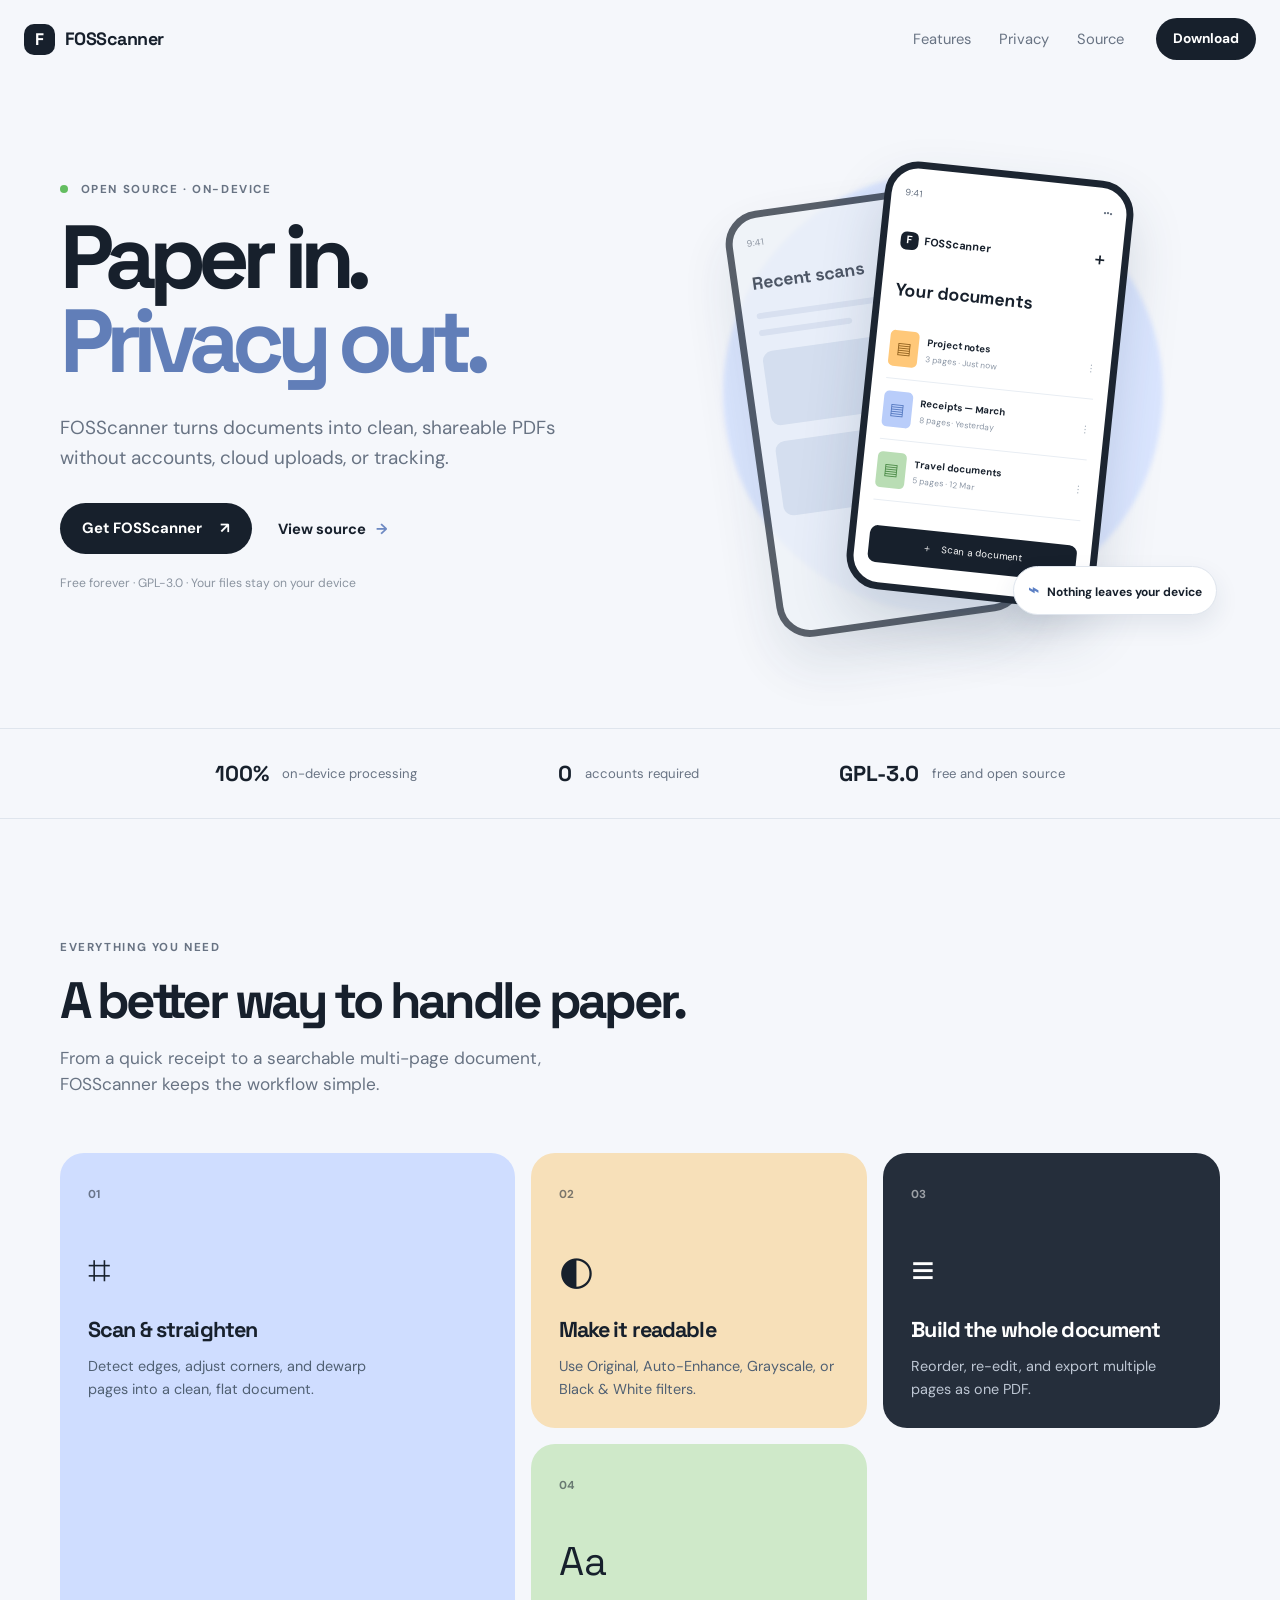
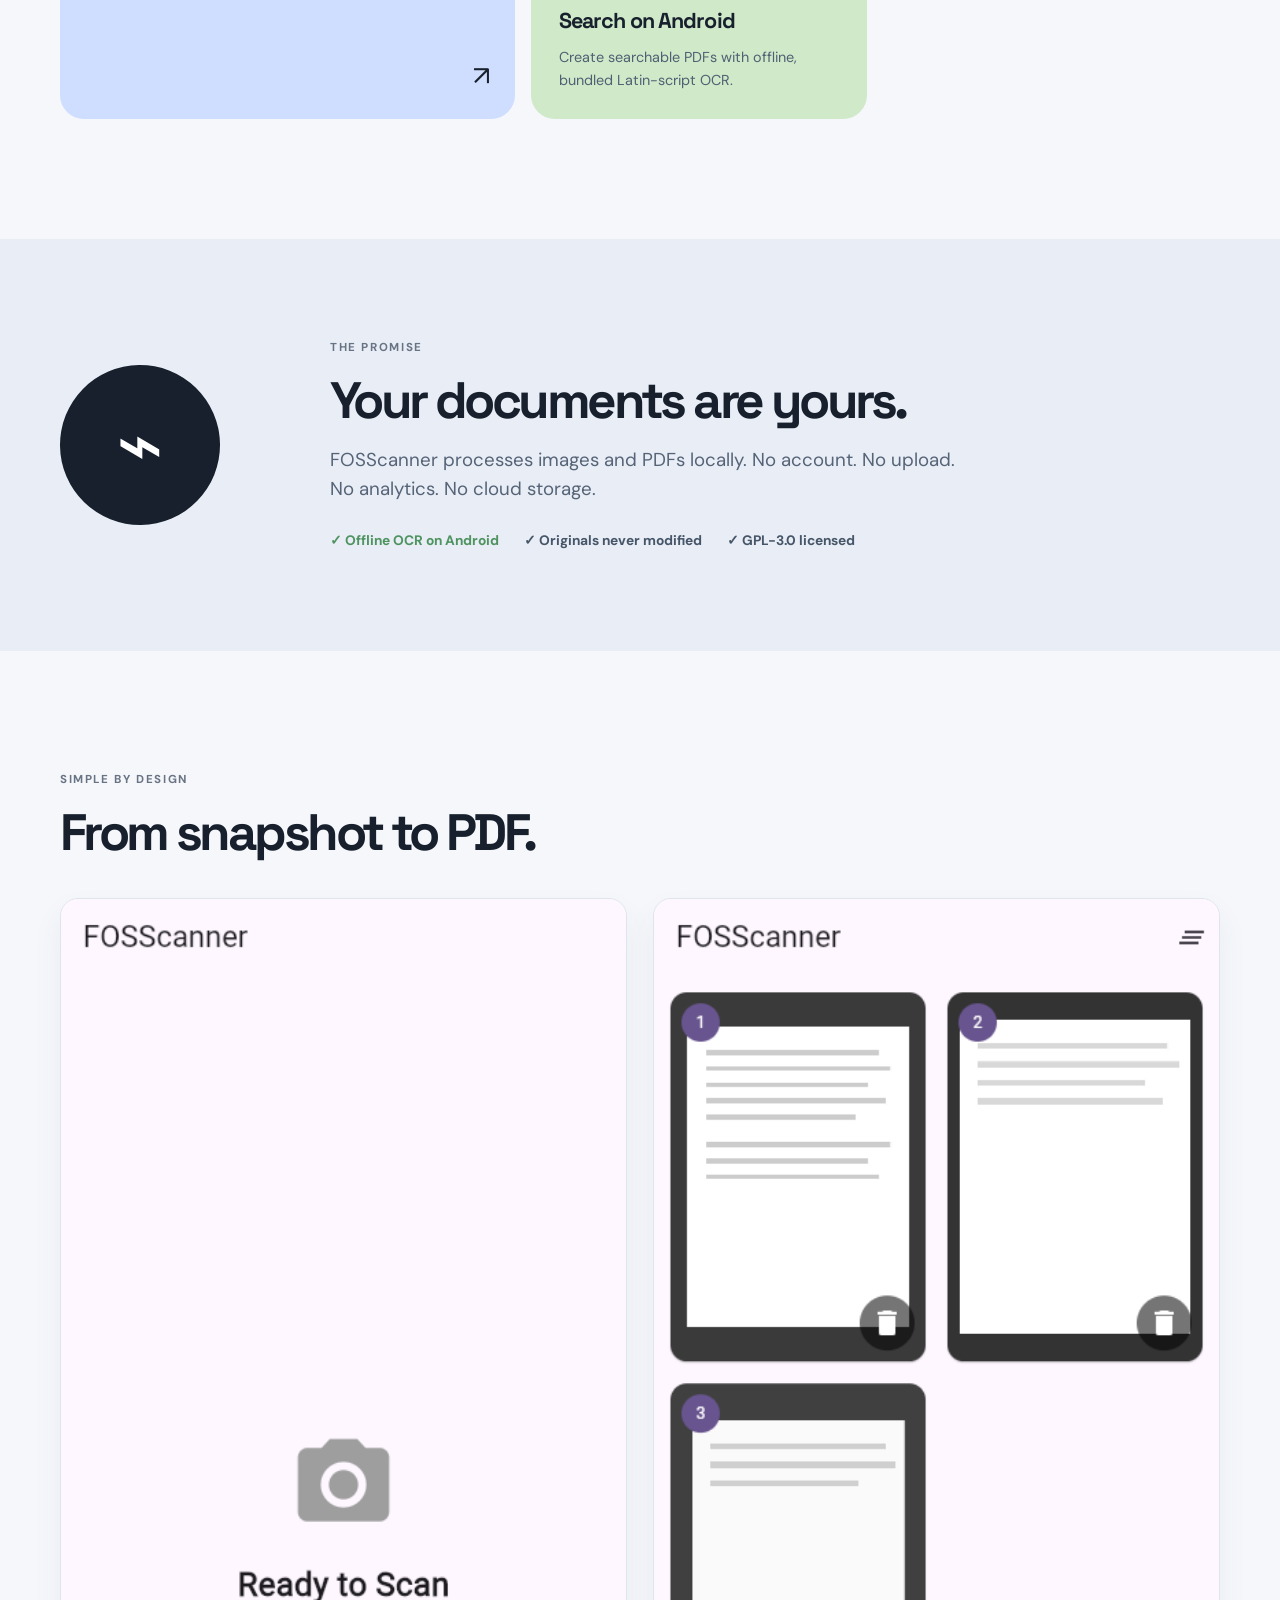
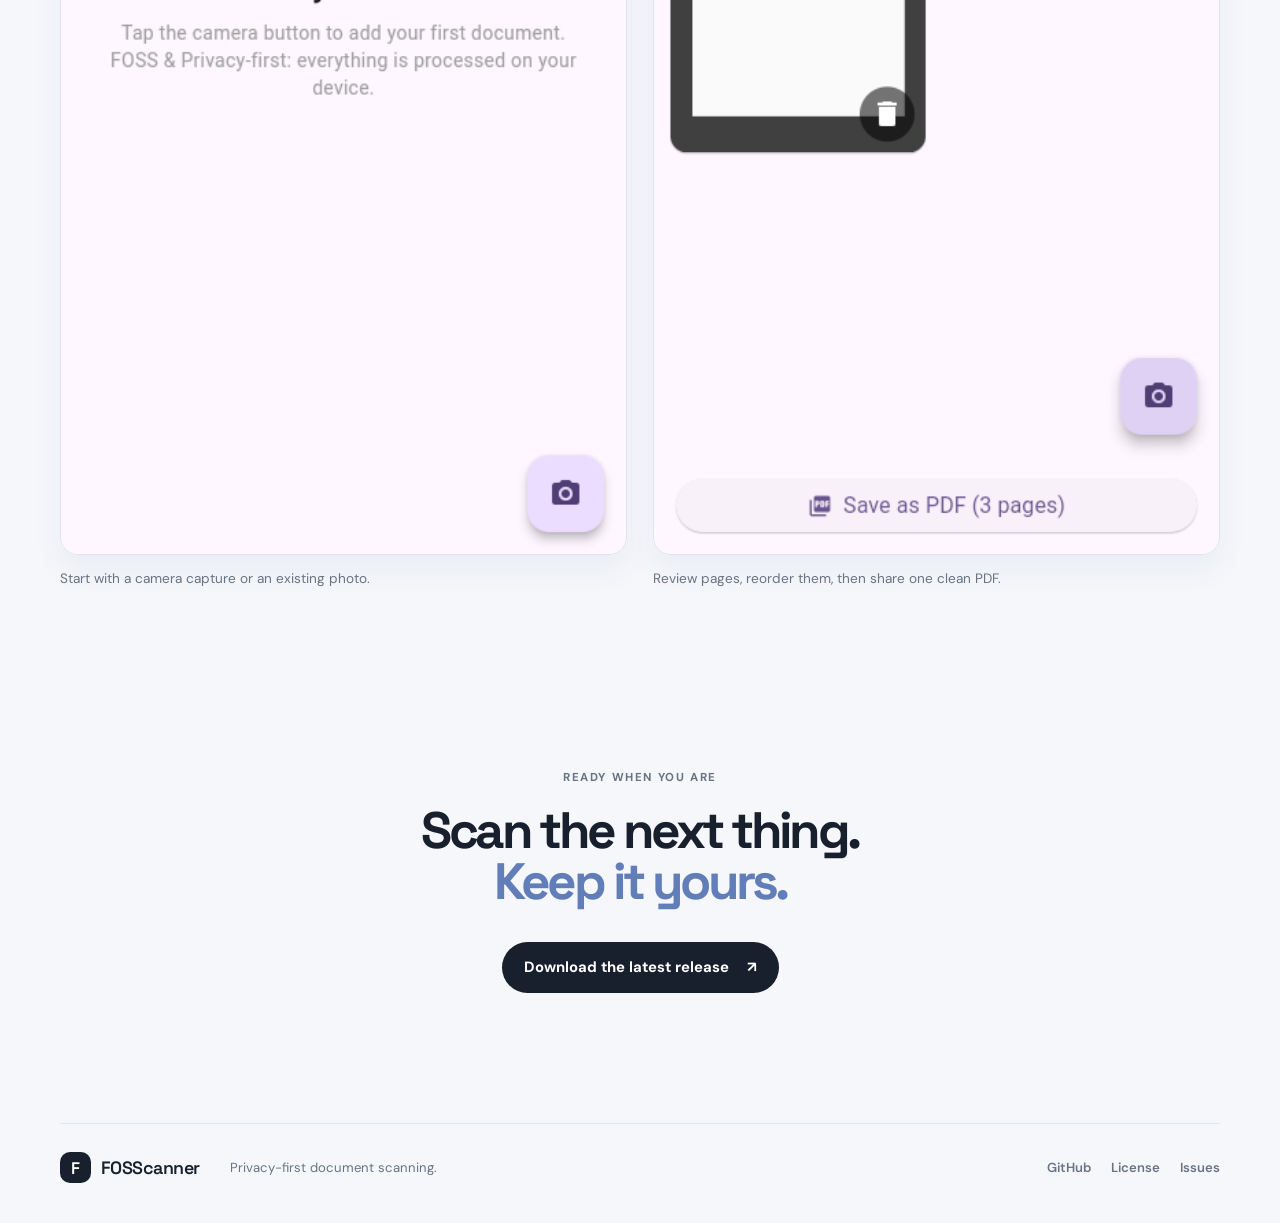
==== index.html @ cf6bc608 "feat: add project website" ====
<!doctype html>
<html lang="en">
  <head>
    <meta charset="UTF-8" />
    <meta name="viewport" content="width=device-width, initial-scale=1.0" />
    <meta name="description" content="FOSScanner is a privacy-first, free and open-source document scanner. Scan, clean up, and export PDFs entirely on your device." />
    <meta name="theme-color" content="#f5f7fb" />
    <title>FOSScanner — Scan privately</title>
    <link rel="preconnect" href="https://fonts.googleapis.com" />
    <link rel="preconnect" href="https://fonts.gstatic.com" crossorigin />
    <link href="https://fonts.googleapis.com/css2?family=DM+Sans:wght@400;500;600;700&family=Space+Grotesk:wght@500;600;700&display=swap" rel="stylesheet" />
    <link rel="stylesheet" href="styles.css" />
  </head>
  <body>
    <header class="site-header">
      <a class="brand" href="#top" aria-label="FOSScanner home">
        <span class="brand-mark" aria-hidden="true">F</span>
        <span>FOSScanner</span>
      </a>
      <nav class="nav-links" aria-label="Main navigation">
        <a href="#features">Features</a>
        <a href="#privacy">Privacy</a>
        <a href="https://github.com/FOSScanner/fosscanner-app">Source</a>
      </nav>
      <a class="button button-small button-dark" href="https://github.com/FOSScanner/fosscanner-app/releases/latest">Download</a>
    </header>

    <main id="top">
      <section class="hero section-shell">
        <div class="hero-copy">
          <p class="eyebrow"><span class="status-dot"></span> Open source · on-device</p>
          <h1>Paper in.<br /><em>Privacy out.</em></h1>
          <p class="hero-text">FOSScanner turns documents into clean, shareable PDFs without accounts, cloud uploads, or tracking.</p>
          <div class="hero-actions">
            <a class="button button-primary" href="https://github.com/FOSScanner/fosscanner-app/releases/latest">Get FOSScanner <span>↗</span></a>
            <a class="text-link" href="https://github.com/FOSScanner/fosscanner-app">View source <span>→</span></a>
          </div>
          <p class="fine-print">Free forever · GPL-3.0 · Your files stay on your device</p>
        </div>
        <div class="hero-visual" aria-label="FOSScanner document list preview">
          <div class="glow"></div>
          <div class="phone-card phone-back">
            <div class="phone-top"><span>9:41</span><span>•••</span></div>
            <div class="mini-title">Recent scans</div>
            <div class="mini-line"></div><div class="mini-line short"></div>
            <div class="mini-doc muted"></div><div class="mini-doc muted"></div>
          </div>
          <div class="phone-card phone-front">
            <div class="phone-top"><span>9:41</span><span>•••</span></div>
            <div class="mini-header"><span class="mini-logo">F</span><span>FOSScanner</span><span class="plus">＋</span></div>
            <div class="mini-title">Your documents</div>
            <div class="document-row"><span class="doc-icon">▤</span><span><b>Project notes</b><small>3 pages · Just now</small></span><span>⋮</span></div>
            <div class="document-row"><span class="doc-icon blue">▤</span><span><b>Receipts — March</b><small>8 pages · Yesterday</small></span><span>⋮</span></div>
            <div class="document-row"><span class="doc-icon green">▤</span><span><b>Travel documents</b><small>5 pages · 12 Mar</small></span><span>⋮</span></div>
            <div class="scan-button">＋ &nbsp; Scan a document</div>
          </div>
          <div class="privacy-badge"><span>⌁</span> Nothing leaves your device</div>
        </div>
      </section>

      <section class="proof-strip">
        <div><strong>100%</strong><span>on-device processing</span></div>
        <div><strong>0</strong><span>accounts required</span></div>
        <div><strong>GPL-3.0</strong><span>free and open source</span></div>
      </section>

      <section id="features" class="section-shell feature-section">
        <div class="section-heading">
          <p class="eyebrow">Everything you need</p>
          <h2>A better way to handle paper.</h2>
          <p>From a quick receipt to a searchable multi-page document, FOSScanner keeps the workflow simple.</p>
        </div>
        <div class="feature-grid">
          <article class="feature-card feature-large blue-card"><span class="feature-number">01</span><div class="feature-icon">⌗</div><h3>Scan &amp; straighten</h3><p>Detect edges, adjust corners, and dewarp pages into a clean, flat document.</p><span class="card-arrow">↗</span></article>
          <article class="feature-card warm-card"><span class="feature-number">02</span><div class="feature-icon">◐</div><h3>Make it readable</h3><p>Use Original, Auto-Enhance, Grayscale, or Black &amp; White filters.</p></article>
          <article class="feature-card dark-card"><span class="feature-number">03</span><div class="feature-icon">≡</div><h3>Build the whole document</h3><p>Reorder, re-edit, and export multiple pages as one PDF.</p></article>
          <article class="feature-card green-card"><span class="feature-number">04</span><div class="feature-icon">Aa</div><h3>Search on Android</h3><p>Create searchable PDFs with offline, bundled Latin-script OCR.</p></article>
        </div>
      </section>

      <section id="privacy" class="privacy-section">
        <div class="section-shell privacy-layout">
          <div class="privacy-symbol" aria-hidden="true"><span>⌁</span></div>
          <div>
            <p class="eyebrow">The promise</p>
            <h2>Your documents are yours.</h2>
            <p class="privacy-lead">FOSScanner processes images and PDFs locally. No account. No upload. No analytics. No cloud storage.</p>
            <div class="privacy-points"><span>✓ Offline OCR on Android</span><span>✓ Originals never modified</span><span>✓ GPL-3.0 licensed</span></div>
          </div>
        </div>
      </section>

      <section class="showcase section-shell">
        <div class="section-heading compact"><p class="eyebrow">Simple by design</p><h2>From snapshot to PDF.</h2></div>
        <div class="screenshots"><figure><img src="assets/home-empty.png" alt="FOSScanner ready to scan screen" /><figcaption>Start with a camera capture or an existing photo.</figcaption></figure><figure><img src="assets/home-pages.png" alt="FOSScanner multi-page document screen" /><figcaption>Review pages, reorder them, then share one clean PDF.</figcaption></figure></div>
      </section>

      <section class="cta-section section-shell">
        <p class="eyebrow">Ready when you are</p>
        <h2>Scan the next thing.<br /><em>Keep it yours.</em></h2>
        <a class="button button-primary" href="https://github.com/FOSScanner/fosscanner-app/releases/latest">Download the latest release <span>↗</span></a>
      </section>
    </main>

    <footer class="site-footer section-shell">
      <a class="brand" href="#top"><span class="brand-mark" aria-hidden="true">F</span><span>FOSScanner</span></a>
      <p>Privacy-first document scanning.</p>
      <div><a href="https://github.com/FOSScanner/fosscanner-app">GitHub</a><a href="https://github.com/FOSScanner/fosscanner-app/blob/dev/LICENSE">License</a><a href="https://github.com/FOSScanner/fosscanner-app/issues">Issues</a></div>
    </footer>
  </body>
</html>
---- styles.css ----
:root{--ink:#17202c;--muted:#687383;--line:#dfe5ed;--paper:#f5f7fb;--blue:#cfddff;--green:#cfe9c9;--warm:#f7e0b9;--dark:#252e3b;--radius:24px}*{box-sizing:border-box}html{scroll-behavior:smooth}body{margin:0;background:var(--paper);color:var(--ink);font-family:"DM Sans",sans-serif;font-size:16px;line-height:1.55}a{color:inherit;text-decoration:none}.section-shell{width:min(1160px,calc(100% - 48px));margin-inline:auto}.site-header{height:78px;width:min(1280px,calc(100% - 48px));margin:auto;display:flex;align-items:center;gap:32px}.brand{display:inline-flex;align-items:center;gap:10px;font-family:"Space Grotesk",sans-serif;font-weight:700;font-size:1.12rem;letter-spacing:-.03em}.brand-mark{display:grid;place-items:center;width:31px;height:31px;border-radius:10px;background:var(--ink);color:#fff;font-family:"Space Grotesk",sans-serif;font-size:1.05rem}.nav-links{display:flex;gap:28px;margin-left:auto;color:var(--muted);font-size:.92rem}.nav-links a:hover,.site-footer a:hover{color:var(--ink)}.button{display:inline-flex;align-items:center;justify-content:center;gap:18px;border-radius:999px;padding:14px 22px;font-weight:700;font-size:.93rem;transition:transform .2s ease,box-shadow .2s ease}.button:hover{transform:translateY(-2px);box-shadow:0 10px 24px #17202c20}.button-primary{background:var(--ink);color:#fff}.button-dark{background:var(--ink);color:#fff}.button-small{padding:10px 17px;font-size:.86rem}.hero{min-height:650px;display:grid;grid-template-columns:1fr 1fr;align-items:center;gap:50px;padding:60px 0 80px}.eyebrow{text-transform:uppercase;letter-spacing:.14em;font-size:.72rem;font-weight:700;color:var(--muted);margin:0 0 18px}.status-dot{display:inline-block;width:8px;height:8px;border-radius:50%;background:#63bd60;margin-right:8px}.hero h1{font-family:"Space Grotesk",sans-serif;font-size:clamp(3.6rem,7vw,6.8rem);line-height:.93;letter-spacing:-.09em;margin:0 0 30px}.hero h1 em,.cta-section h2 em{font-style:normal;color:#617eb8}.hero-text{max-width:500px;color:var(--muted);font-size:1.18rem;line-height:1.6}.hero-actions{display:flex;align-items:center;gap:26px;margin:30px 0 20px}.text-link{font-weight:700;font-size:.92rem}.text-link span{color:#6d89c2;margin-left:7px}.fine-print{color:#8b94a0;font-size:.76rem}.hero-visual{position:relative;min-height:480px;display:grid;place-items:center}.glow{position:absolute;width:440px;height:440px;background:#dbe6ff;border-radius:50%;filter:blur(2px)}.phone-card{position:absolute;width:250px;min-height:430px;border:7px solid #1c2531;border-radius:34px;padding:18px 14px;box-shadow:0 28px 55px #293d5b2c;background:#fff}.phone-back{transform:translate(-68px,18px) rotate(-8deg);opacity:.72;background:#eef2f7}.phone-front{transform:translate(47px,-8px) rotate(6deg);z-index:2}.phone-top{font-size:.58rem;display:flex;justify-content:space-between;color:#657080}.mini-header{display:flex;align-items:center;gap:6px;font-size:.68rem;font-weight:700;margin:28px 0 24px}.mini-logo{display:grid;place-items:center;width:18px;height:18px;border-radius:6px;background:var(--ink);color:#fff}.plus{margin-left:auto;font-size:1rem}.mini-title{font-family:"Space Grotesk",sans-serif;font-size:1.1rem;font-weight:700;margin:20px 0 15px}.mini-line{height:6px;width:75%;border-radius:5px;background:#d7dfeb;margin:11px 0}.mini-line.short{width:45%}.mini-doc{height:75px;border-radius:10px;background:#d2dce9;margin:16px 0}.document-row{display:flex;align-items:center;gap:8px;padding:12px 0;border-bottom:1px solid #e8edf3;font-size:.6rem}.document-row small{display:block;color:#8b96a5;font-size:.52rem;margin-top:3px}.document-row>span:last-child{margin-left:auto;color:#9da8b4}.doc-icon{display:grid;place-items:center;width:29px;height:36px;border-radius:5px;background:#ffc879;color:#92621f;font-size:1rem}.doc-icon.blue{background:#b9cdfa;color:#5579c0}.doc-icon.green{background:#b9ddb4;color:#4c8b48}.scan-button{background:var(--ink);color:#fff;border-radius:8px;padding:11px 8px;text-align:center;font-size:.6rem;margin-top:25px}.privacy-badge{position:absolute;z-index:3;bottom:18px;right:3px;padding:10px 14px;background:#fff;border:1px solid var(--line);border-radius:999px;box-shadow:0 10px 25px #253a5218;font-size:.75rem;font-weight:700}.privacy-badge span{color:#5c80c4;font-size:1.1rem;margin-right:5px}.proof-strip{border-top:1px solid var(--line);border-bottom:1px solid var(--line);display:flex;justify-content:center;gap:clamp(35px,11vw,150px);padding:28px 20px}.proof-strip div{display:flex;align-items:center;gap:13px}.proof-strip strong{font-family:"Space Grotesk",sans-serif;font-size:1.35rem}.proof-strip span{font-size:.82rem;color:var(--muted)}.feature-section{padding:120px 0}.section-heading{max-width:630px}.section-heading h2,.privacy-section h2,.cta-section h2{font-family:"Space Grotesk",sans-serif;font-size:clamp(2.2rem,4vw,4rem);line-height:1;letter-spacing:-.07em;margin:0 0 18px}.section-heading>p:last-child{color:var(--muted);font-size:1.08rem;max-width:500px}.feature-grid{display:grid;grid-template-columns:1.35fr 1fr 1fr;grid-template-rows:1fr 1fr;gap:16px;margin-top:55px}.feature-card{position:relative;min-height:230px;border-radius:var(--radius);padding:28px;overflow:hidden}.feature-large{grid-row:span 2}.blue-card{background:var(--blue)}.warm-card{background:var(--warm)}.dark-card{background:var(--dark);color:#fff}.green-card{background:var(--green)}.feature-number{font-size:.72rem;font-weight:700;opacity:.55}.feature-icon{font-family:"Space Grotesk",sans-serif;font-size:2.5rem;line-height:1;margin:45px 0 22px}.feature-card h3{font-family:"Space Grotesk",sans-serif;font-size:1.35rem;letter-spacing:-.04em;margin:0 0 9px}.feature-card p{max-width:280px;color:#506073;font-size:.9rem;margin:0}.dark-card p{color:#bec7d4}.card-arrow{position:absolute;right:25px;bottom:22px;font-size:1.7rem}.privacy-section{background:#e8edf6;padding:100px 0}.privacy-layout{display:grid;grid-template-columns:210px 1fr;gap:60px;align-items:center}.privacy-symbol{width:160px;height:160px;border-radius:50%;display:grid;place-items:center;background:var(--ink);color:#fff;font-size:5rem;transform:rotate(-12deg)}.privacy-symbol span{transform:rotate(12deg)}.privacy-lead{max-width:650px;color:#566477;font-size:1.17rem}.privacy-points{display:flex;flex-wrap:wrap;gap:10px 25px;margin-top:27px;color:#465668;font-size:.86rem;font-weight:700}.privacy-points span:first-child{color:#4f9360}.showcase{padding:120px 0}.section-heading.compact{margin-bottom:40px}.screenshots{display:grid;grid-template-columns:1fr 1fr;gap:26px}.screenshots figure{margin:0}.screenshots img{display:block;width:100%;height:auto;border:1px solid var(--line);border-radius:18px;box-shadow:0 15px 30px #3a4c6410}.screenshots figcaption{color:var(--muted);font-size:.85rem;margin-top:13px}.cta-section{text-align:center;padding:60px 0 130px}.cta-section h2{margin-bottom:35px}.site-footer{display:flex;align-items:center;gap:30px;border-top:1px solid var(--line);padding:28px 0 40px;color:var(--muted);font-size:.82rem}.site-footer p{margin:0}.site-footer>div{display:flex;gap:20px;margin-left:auto}.site-footer a{font-weight:600}.site-footer .brand{color:var(--ink)}@media(max-width:800px){.site-header{width:min(100% - 32px,600px)}.nav-links{display:none}.site-header .button{margin-left:auto}.section-shell{width:min(100% - 32px,600px)}.hero{grid-template-columns:1fr;padding-top:45px;gap:10px}.hero h1{font-size:clamp(3.5rem,17vw,5.4rem)}.hero-visual{min-height:460px;transform:scale(.88);margin:-20px -20px}.proof-strip{justify-content:space-between;gap:12px;padding:21px 16px}.proof-strip div{display:block}.proof-strip strong{display:block;margin-bottom:4px}.proof-strip span{font-size:.7rem}.feature-section,.showcase{padding:85px 0}.feature-grid{grid-template-columns:1fr;grid-template-rows:auto}.feature-large{grid-row:auto}.privacy-layout{grid-template-columns:1fr;gap:30px}.privacy-symbol{width:105px;height:105px;font-size:3rem}.screenshots{grid-template-columns:1fr}.site-footer{display:block}.site-footer p{margin:15px 0}.site-footer>div{margin:0}.privacy-section{padding:75px 0}}@media(prefers-reduced-motion:reduce){html{scroll-behavior:auto}.button{transition:none}}
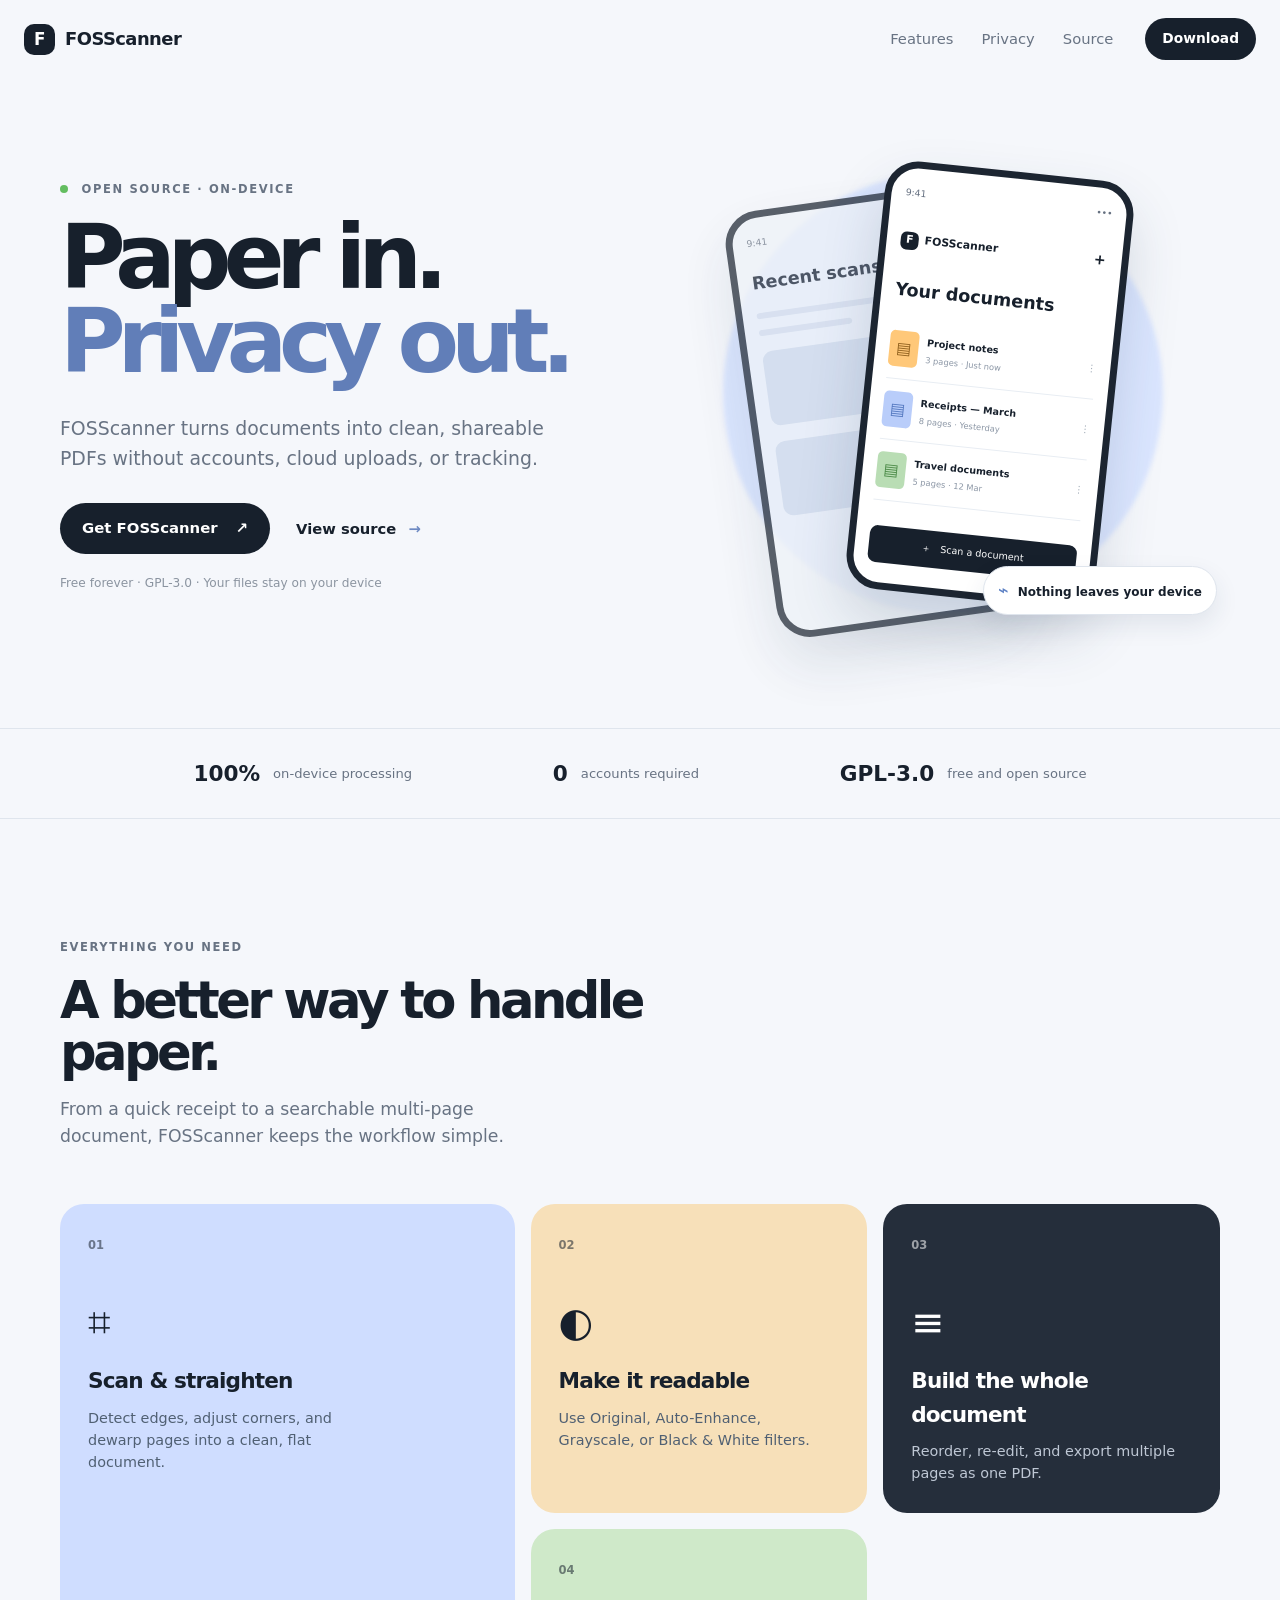
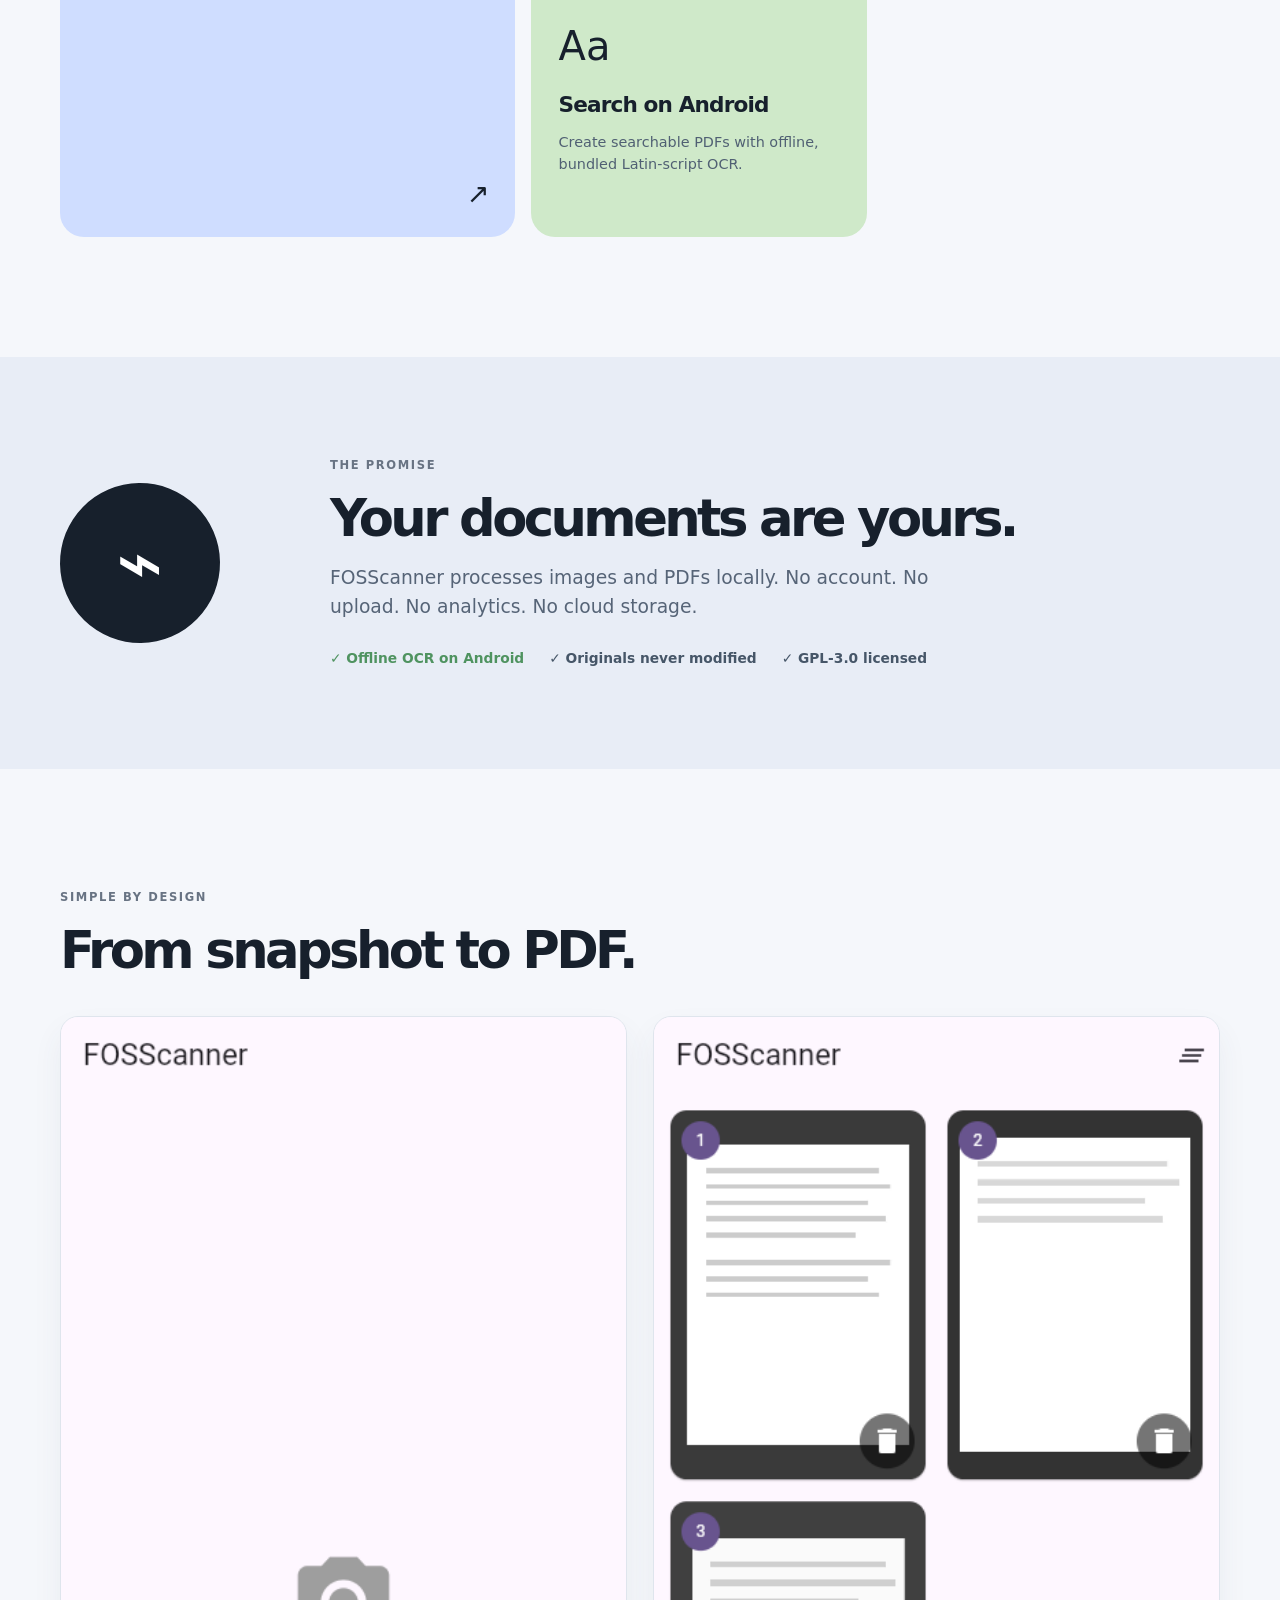
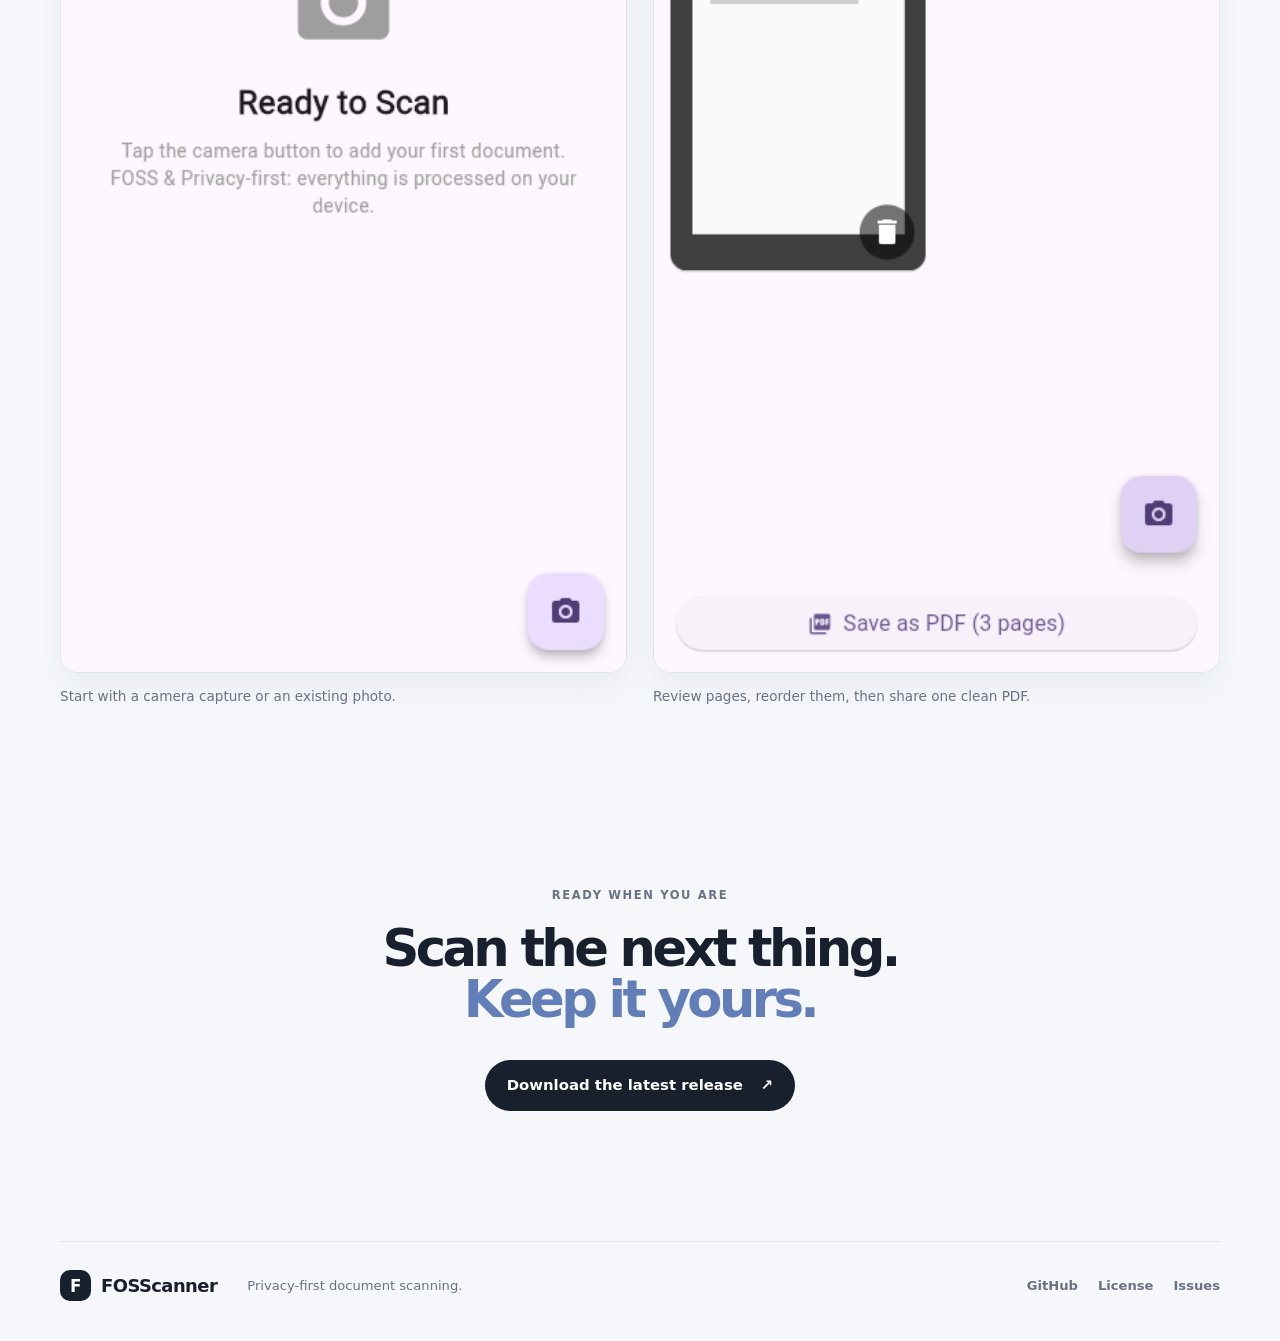
==== commit a4b4ede3: "fix: keep website free of third-party font requests" ====
--- a/index.html
+++ b/index.html
@@ -6,9 +6,6 @@
     <meta name="description" content="FOSScanner is a privacy-first, free and open-source document scanner. Scan, clean up, and export PDFs entirely on your device." />
     <meta name="theme-color" content="#f5f7fb" />
     <title>FOSScanner — Scan privately</title>
-    <link rel="preconnect" href="https://fonts.googleapis.com" />
-    <link rel="preconnect" href="https://fonts.gstatic.com" crossorigin />
-    <link href="https://fonts.googleapis.com/css2?family=DM+Sans:wght@400;500;600;700&family=Space+Grotesk:wght@500;600;700&display=swap" rel="stylesheet" />
     <link rel="stylesheet" href="styles.css" />
   </head>
   <body>
--- a/styles.css
+++ b/styles.css
@@ -1 +1 @@
-:root{--ink:#17202c;--muted:#687383;--line:#dfe5ed;--paper:#f5f7fb;--blue:#cfddff;--green:#cfe9c9;--warm:#f7e0b9;--dark:#252e3b;--radius:24px}*{box-sizing:border-box}html{scroll-behavior:smooth}body{margin:0;background:var(--paper);color:var(--ink);font-family:"DM Sans",sans-serif;font-size:16px;line-height:1.55}a{color:inherit;text-decoration:none}.section-shell{width:min(1160px,calc(100% - 48px));margin-inline:auto}.site-header{height:78px;width:min(1280px,calc(100% - 48px));margin:auto;display:flex;align-items:center;gap:32px}.brand{display:inline-flex;align-items:center;gap:10px;font-family:"Space Grotesk",sans-serif;font-weight:700;font-size:1.12rem;letter-spacing:-.03em}.brand-mark{display:grid;place-items:center;width:31px;height:31px;border-radius:10px;background:var(--ink);color:#fff;font-family:"Space Grotesk",sans-serif;font-size:1.05rem}.nav-links{display:flex;gap:28px;margin-left:auto;color:var(--muted);font-size:.92rem}.nav-links a:hover,.site-footer a:hover{color:var(--ink)}.button{display:inline-flex;align-items:center;justify-content:center;gap:18px;border-radius:999px;padding:14px 22px;font-weight:700;font-size:.93rem;transition:transform .2s ease,box-shadow .2s ease}.button:hover{transform:translateY(-2px);box-shadow:0 10px 24px #17202c20}.button-primary{background:var(--ink);color:#fff}.button-dark{background:var(--ink);color:#fff}.button-small{padding:10px 17px;font-size:.86rem}.hero{min-height:650px;display:grid;grid-template-columns:1fr 1fr;align-items:center;gap:50px;padding:60px 0 80px}.eyebrow{text-transform:uppercase;letter-spacing:.14em;font-size:.72rem;font-weight:700;color:var(--muted);margin:0 0 18px}.status-dot{display:inline-block;width:8px;height:8px;border-radius:50%;background:#63bd60;margin-right:8px}.hero h1{font-family:"Space Grotesk",sans-serif;font-size:clamp(3.6rem,7vw,6.8rem);line-height:.93;letter-spacing:-.09em;margin:0 0 30px}.hero h1 em,.cta-section h2 em{font-style:normal;color:#617eb8}.hero-text{max-width:500px;color:var(--muted);font-size:1.18rem;line-height:1.6}.hero-actions{display:flex;align-items:center;gap:26px;margin:30px 0 20px}.text-link{font-weight:700;font-size:.92rem}.text-link span{color:#6d89c2;margin-left:7px}.fine-print{color:#8b94a0;font-size:.76rem}.hero-visual{position:relative;min-height:480px;display:grid;place-items:center}.glow{position:absolute;width:440px;height:440px;background:#dbe6ff;border-radius:50%;filter:blur(2px)}.phone-card{position:absolute;width:250px;min-height:430px;border:7px solid #1c2531;border-radius:34px;padding:18px 14px;box-shadow:0 28px 55px #293d5b2c;background:#fff}.phone-back{transform:translate(-68px,18px) rotate(-8deg);opacity:.72;background:#eef2f7}.phone-front{transform:translate(47px,-8px) rotate(6deg);z-index:2}.phone-top{font-size:.58rem;display:flex;justify-content:space-between;color:#657080}.mini-header{display:flex;align-items:center;gap:6px;font-size:.68rem;font-weight:700;margin:28px 0 24px}.mini-logo{display:grid;place-items:center;width:18px;height:18px;border-radius:6px;background:var(--ink);color:#fff}.plus{margin-left:auto;font-size:1rem}.mini-title{font-family:"Space Grotesk",sans-serif;font-size:1.1rem;font-weight:700;margin:20px 0 15px}.mini-line{height:6px;width:75%;border-radius:5px;background:#d7dfeb;margin:11px 0}.mini-line.short{width:45%}.mini-doc{height:75px;border-radius:10px;background:#d2dce9;margin:16px 0}.document-row{display:flex;align-items:center;gap:8px;padding:12px 0;border-bottom:1px solid #e8edf3;font-size:.6rem}.document-row small{display:block;color:#8b96a5;font-size:.52rem;margin-top:3px}.document-row>span:last-child{margin-left:auto;color:#9da8b4}.doc-icon{display:grid;place-items:center;width:29px;height:36px;border-radius:5px;background:#ffc879;color:#92621f;font-size:1rem}.doc-icon.blue{background:#b9cdfa;color:#5579c0}.doc-icon.green{background:#b9ddb4;color:#4c8b48}.scan-button{background:var(--ink);color:#fff;border-radius:8px;padding:11px 8px;text-align:center;font-size:.6rem;margin-top:25px}.privacy-badge{position:absolute;z-index:3;bottom:18px;right:3px;padding:10px 14px;background:#fff;border:1px solid var(--line);border-radius:999px;box-shadow:0 10px 25px #253a5218;font-size:.75rem;font-weight:700}.privacy-badge span{color:#5c80c4;font-size:1.1rem;margin-right:5px}.proof-strip{border-top:1px solid var(--line);border-bottom:1px solid var(--line);display:flex;justify-content:center;gap:clamp(35px,11vw,150px);padding:28px 20px}.proof-strip div{display:flex;align-items:center;gap:13px}.proof-strip strong{font-family:"Space Grotesk",sans-serif;font-size:1.35rem}.proof-strip span{font-size:.82rem;color:var(--muted)}.feature-section{padding:120px 0}.section-heading{max-width:630px}.section-heading h2,.privacy-section h2,.cta-section h2{font-family:"Space Grotesk",sans-serif;font-size:clamp(2.2rem,4vw,4rem);line-height:1;letter-spacing:-.07em;margin:0 0 18px}.section-heading>p:last-child{color:var(--muted);font-size:1.08rem;max-width:500px}.feature-grid{display:grid;grid-template-columns:1.35fr 1fr 1fr;grid-template-rows:1fr 1fr;gap:16px;margin-top:55px}.feature-card{position:relative;min-height:230px;border-radius:var(--radius);padding:28px;overflow:hidden}.feature-large{grid-row:span 2}.blue-card{background:var(--blue)}.warm-card{background:var(--warm)}.dark-card{background:var(--dark);color:#fff}.green-card{background:var(--green)}.feature-number{font-size:.72rem;font-weight:700;opacity:.55}.feature-icon{font-family:"Space Grotesk",sans-serif;font-size:2.5rem;line-height:1;margin:45px 0 22px}.feature-card h3{font-family:"Space Grotesk",sans-serif;font-size:1.35rem;letter-spacing:-.04em;margin:0 0 9px}.feature-card p{max-width:280px;color:#506073;font-size:.9rem;margin:0}.dark-card p{color:#bec7d4}.card-arrow{position:absolute;right:25px;bottom:22px;font-size:1.7rem}.privacy-section{background:#e8edf6;padding:100px 0}.privacy-layout{display:grid;grid-template-columns:210px 1fr;gap:60px;align-items:center}.privacy-symbol{width:160px;height:160px;border-radius:50%;display:grid;place-items:center;background:var(--ink);color:#fff;font-size:5rem;transform:rotate(-12deg)}.privacy-symbol span{transform:rotate(12deg)}.privacy-lead{max-width:650px;color:#566477;font-size:1.17rem}.privacy-points{display:flex;flex-wrap:wrap;gap:10px 25px;margin-top:27px;color:#465668;font-size:.86rem;font-weight:700}.privacy-points span:first-child{color:#4f9360}.showcase{padding:120px 0}.section-heading.compact{margin-bottom:40px}.screenshots{display:grid;grid-template-columns:1fr 1fr;gap:26px}.screenshots figure{margin:0}.screenshots img{display:block;width:100%;height:auto;border:1px solid var(--line);border-radius:18px;box-shadow:0 15px 30px #3a4c6410}.screenshots figcaption{color:var(--muted);font-size:.85rem;margin-top:13px}.cta-section{text-align:center;padding:60px 0 130px}.cta-section h2{margin-bottom:35px}.site-footer{display:flex;align-items:center;gap:30px;border-top:1px solid var(--line);padding:28px 0 40px;color:var(--muted);font-size:.82rem}.site-footer p{margin:0}.site-footer>div{display:flex;gap:20px;margin-left:auto}.site-footer a{font-weight:600}.site-footer .brand{color:var(--ink)}@media(max-width:800px){.site-header{width:min(100% - 32px,600px)}.nav-links{display:none}.site-header .button{margin-left:auto}.section-shell{width:min(100% - 32px,600px)}.hero{grid-template-columns:1fr;padding-top:45px;gap:10px}.hero h1{font-size:clamp(3.5rem,17vw,5.4rem)}.hero-visual{min-height:460px;transform:scale(.88);margin:-20px -20px}.proof-strip{justify-content:space-between;gap:12px;padding:21px 16px}.proof-strip div{display:block}.proof-strip strong{display:block;margin-bottom:4px}.proof-strip span{font-size:.7rem}.feature-section,.showcase{padding:85px 0}.feature-grid{grid-template-columns:1fr;grid-template-rows:auto}.feature-large{grid-row:auto}.privacy-layout{grid-template-columns:1fr;gap:30px}.privacy-symbol{width:105px;height:105px;font-size:3rem}.screenshots{grid-template-columns:1fr}.site-footer{display:block}.site-footer p{margin:15px 0}.site-footer>div{margin:0}.privacy-section{padding:75px 0}}@media(prefers-reduced-motion:reduce){html{scroll-behavior:auto}.button{transition:none}}
+:root{--ink:#17202c;--muted:#687383;--line:#dfe5ed;--paper:#f5f7fb;--blue:#cfddff;--green:#cfe9c9;--warm:#f7e0b9;--dark:#252e3b;--radius:24px}*{box-sizing:border-box}html{scroll-behavior:smooth}body{margin:0;background:var(--paper);color:var(--ink);font-family:system-ui,-apple-system,BlinkMacSystemFont,"Segoe UI",sans-serif;font-size:16px;line-height:1.55}a{color:inherit;text-decoration:none}.section-shell{width:min(1160px,calc(100% - 48px));margin-inline:auto}.site-header{height:78px;width:min(1280px,calc(100% - 48px));margin:auto;display:flex;align-items:center;gap:32px}.brand{display:inline-flex;align-items:center;gap:10px;font-family:ui-rounded,"SF Pro Rounded","Arial Rounded MT Bold",system-ui,sans-serif;font-weight:700;font-size:1.12rem;letter-spacing:-.03em}.brand-mark{display:grid;place-items:center;width:31px;height:31px;border-radius:10px;background:var(--ink);color:#fff;font-family:ui-rounded,"SF Pro Rounded","Arial Rounded MT Bold",system-ui,sans-serif;font-size:1.05rem}.nav-links{display:flex;gap:28px;margin-left:auto;color:var(--muted);font-size:.92rem}.nav-links a:hover,.site-footer a:hover{color:var(--ink)}.button{display:inline-flex;align-items:center;justify-content:center;gap:18px;border-radius:999px;padding:14px 22px;font-weight:700;font-size:.93rem;transition:transform .2s ease,box-shadow .2s ease}.button:hover{transform:translateY(-2px);box-shadow:0 10px 24px #17202c20}.button-primary{background:var(--ink);color:#fff}.button-dark{background:var(--ink);color:#fff}.button-small{padding:10px 17px;font-size:.86rem}.hero{min-height:650px;display:grid;grid-template-columns:1fr 1fr;align-items:center;gap:50px;padding:60px 0 80px}.eyebrow{text-transform:uppercase;letter-spacing:.14em;font-size:.72rem;font-weight:700;color:var(--muted);margin:0 0 18px}.status-dot{display:inline-block;width:8px;height:8px;border-radius:50%;background:#63bd60;margin-right:8px}.hero h1{font-family:ui-rounded,"SF Pro Rounded","Arial Rounded MT Bold",system-ui,sans-serif;font-size:clamp(3.6rem,7vw,6.8rem);line-height:.93;letter-spacing:-.09em;margin:0 0 30px}.hero h1 em,.cta-section h2 em{font-style:normal;color:#617eb8}.hero-text{max-width:500px;color:var(--muted);font-size:1.18rem;line-height:1.6}.hero-actions{display:flex;align-items:center;gap:26px;margin:30px 0 20px}.text-link{font-weight:700;font-size:.92rem}.text-link span{color:#6d89c2;margin-left:7px}.fine-print{color:#8b94a0;font-size:.76rem}.hero-visual{position:relative;min-height:480px;display:grid;place-items:center}.glow{position:absolute;width:440px;height:440px;background:#dbe6ff;border-radius:50%;filter:blur(2px)}.phone-card{position:absolute;width:250px;min-height:430px;border:7px solid #1c2531;border-radius:34px;padding:18px 14px;box-shadow:0 28px 55px #293d5b2c;background:#fff}.phone-back{transform:translate(-68px,18px) rotate(-8deg);opacity:.72;background:#eef2f7}.phone-front{transform:translate(47px,-8px) rotate(6deg);z-index:2}.phone-top{font-size:.58rem;display:flex;justify-content:space-between;color:#657080}.mini-header{display:flex;align-items:center;gap:6px;font-size:.68rem;font-weight:700;margin:28px 0 24px}.mini-logo{display:grid;place-items:center;width:18px;height:18px;border-radius:6px;background:var(--ink);color:#fff}.plus{margin-left:auto;font-size:1rem}.mini-title{font-family:ui-rounded,"SF Pro Rounded","Arial Rounded MT Bold",system-ui,sans-serif;font-size:1.1rem;font-weight:700;margin:20px 0 15px}.mini-line{height:6px;width:75%;border-radius:5px;background:#d7dfeb;margin:11px 0}.mini-line.short{width:45%}.mini-doc{height:75px;border-radius:10px;background:#d2dce9;margin:16px 0}.document-row{display:flex;align-items:center;gap:8px;padding:12px 0;border-bottom:1px solid #e8edf3;font-size:.6rem}.document-row small{display:block;color:#8b96a5;font-size:.52rem;margin-top:3px}.document-row>span:last-child{margin-left:auto;color:#9da8b4}.doc-icon{display:grid;place-items:center;width:29px;height:36px;border-radius:5px;background:#ffc879;color:#92621f;font-size:1rem}.doc-icon.blue{background:#b9cdfa;color:#5579c0}.doc-icon.green{background:#b9ddb4;color:#4c8b48}.scan-button{background:var(--ink);color:#fff;border-radius:8px;padding:11px 8px;text-align:center;font-size:.6rem;margin-top:25px}.privacy-badge{position:absolute;z-index:3;bottom:18px;right:3px;padding:10px 14px;background:#fff;border:1px solid var(--line);border-radius:999px;box-shadow:0 10px 25px #253a5218;font-size:.75rem;font-weight:700}.privacy-badge span{color:#5c80c4;font-size:1.1rem;margin-right:5px}.proof-strip{border-top:1px solid var(--line);border-bottom:1px solid var(--line);display:flex;justify-content:center;gap:clamp(35px,11vw,150px);padding:28px 20px}.proof-strip div{display:flex;align-items:center;gap:13px}.proof-strip strong{font-family:ui-rounded,"SF Pro Rounded","Arial Rounded MT Bold",system-ui,sans-serif;font-size:1.35rem}.proof-strip span{font-size:.82rem;color:var(--muted)}.feature-section{padding:120px 0}.section-heading{max-width:630px}.section-heading h2,.privacy-section h2,.cta-section h2{font-family:ui-rounded,"SF Pro Rounded","Arial Rounded MT Bold",system-ui,sans-serif;font-size:clamp(2.2rem,4vw,4rem);line-height:1;letter-spacing:-.07em;margin:0 0 18px}.section-heading>p:last-child{color:var(--muted);font-size:1.08rem;max-width:500px}.feature-grid{display:grid;grid-template-columns:1.35fr 1fr 1fr;grid-template-rows:1fr 1fr;gap:16px;margin-top:55px}.feature-card{position:relative;min-height:230px;border-radius:var(--radius);padding:28px;overflow:hidden}.feature-large{grid-row:span 2}.blue-card{background:var(--blue)}.warm-card{background:var(--warm)}.dark-card{background:var(--dark);color:#fff}.green-card{background:var(--green)}.feature-number{font-size:.72rem;font-weight:700;opacity:.55}.feature-icon{font-family:ui-rounded,"SF Pro Rounded","Arial Rounded MT Bold",system-ui,sans-serif;font-size:2.5rem;line-height:1;margin:45px 0 22px}.feature-card h3{font-family:ui-rounded,"SF Pro Rounded","Arial Rounded MT Bold",system-ui,sans-serif;font-size:1.35rem;letter-spacing:-.04em;margin:0 0 9px}.feature-card p{max-width:280px;color:#506073;font-size:.9rem;margin:0}.dark-card p{color:#bec7d4}.card-arrow{position:absolute;right:25px;bottom:22px;font-size:1.7rem}.privacy-section{background:#e8edf6;padding:100px 0}.privacy-layout{display:grid;grid-template-columns:210px 1fr;gap:60px;align-items:center}.privacy-symbol{width:160px;height:160px;border-radius:50%;display:grid;place-items:center;background:var(--ink);color:#fff;font-size:5rem;transform:rotate(-12deg)}.privacy-symbol span{transform:rotate(12deg)}.privacy-lead{max-width:650px;color:#566477;font-size:1.17rem}.privacy-points{display:flex;flex-wrap:wrap;gap:10px 25px;margin-top:27px;color:#465668;font-size:.86rem;font-weight:700}.privacy-points span:first-child{color:#4f9360}.showcase{padding:120px 0}.section-heading.compact{margin-bottom:40px}.screenshots{display:grid;grid-template-columns:1fr 1fr;gap:26px}.screenshots figure{margin:0}.screenshots img{display:block;width:100%;height:auto;border:1px solid var(--line);border-radius:18px;box-shadow:0 15px 30px #3a4c6410}.screenshots figcaption{color:var(--muted);font-size:.85rem;margin-top:13px}.cta-section{text-align:center;padding:60px 0 130px}.cta-section h2{margin-bottom:35px}.site-footer{display:flex;align-items:center;gap:30px;border-top:1px solid var(--line);padding:28px 0 40px;color:var(--muted);font-size:.82rem}.site-footer p{margin:0}.site-footer>div{display:flex;gap:20px;margin-left:auto}.site-footer a{font-weight:600}.site-footer .brand{color:var(--ink)}@media(max-width:800px){.site-header{width:min(100% - 32px,600px)}.nav-links{display:none}.site-header .button{margin-left:auto}.section-shell{width:min(100% - 32px,600px)}.hero{grid-template-columns:1fr;padding-top:45px;gap:10px}.hero h1{font-size:clamp(3.5rem,17vw,5.4rem)}.hero-visual{min-height:460px;transform:scale(.88);margin:-20px -20px}.proof-strip{justify-content:space-between;gap:12px;padding:21px 16px}.proof-strip div{display:block}.proof-strip strong{display:block;margin-bottom:4px}.proof-strip span{font-size:.7rem}.feature-section,.showcase{padding:85px 0}.feature-grid{grid-template-columns:1fr;grid-template-rows:auto}.feature-large{grid-row:auto}.privacy-layout{grid-template-columns:1fr;gap:30px}.privacy-symbol{width:105px;height:105px;font-size:3rem}.screenshots{grid-template-columns:1fr}.site-footer{display:block}.site-footer p{margin:15px 0}.site-footer>div{margin:0}.privacy-section{padding:75px 0}}@media(prefers-reduced-motion:reduce){html{scroll-behavior:auto}.button{transition:none}}
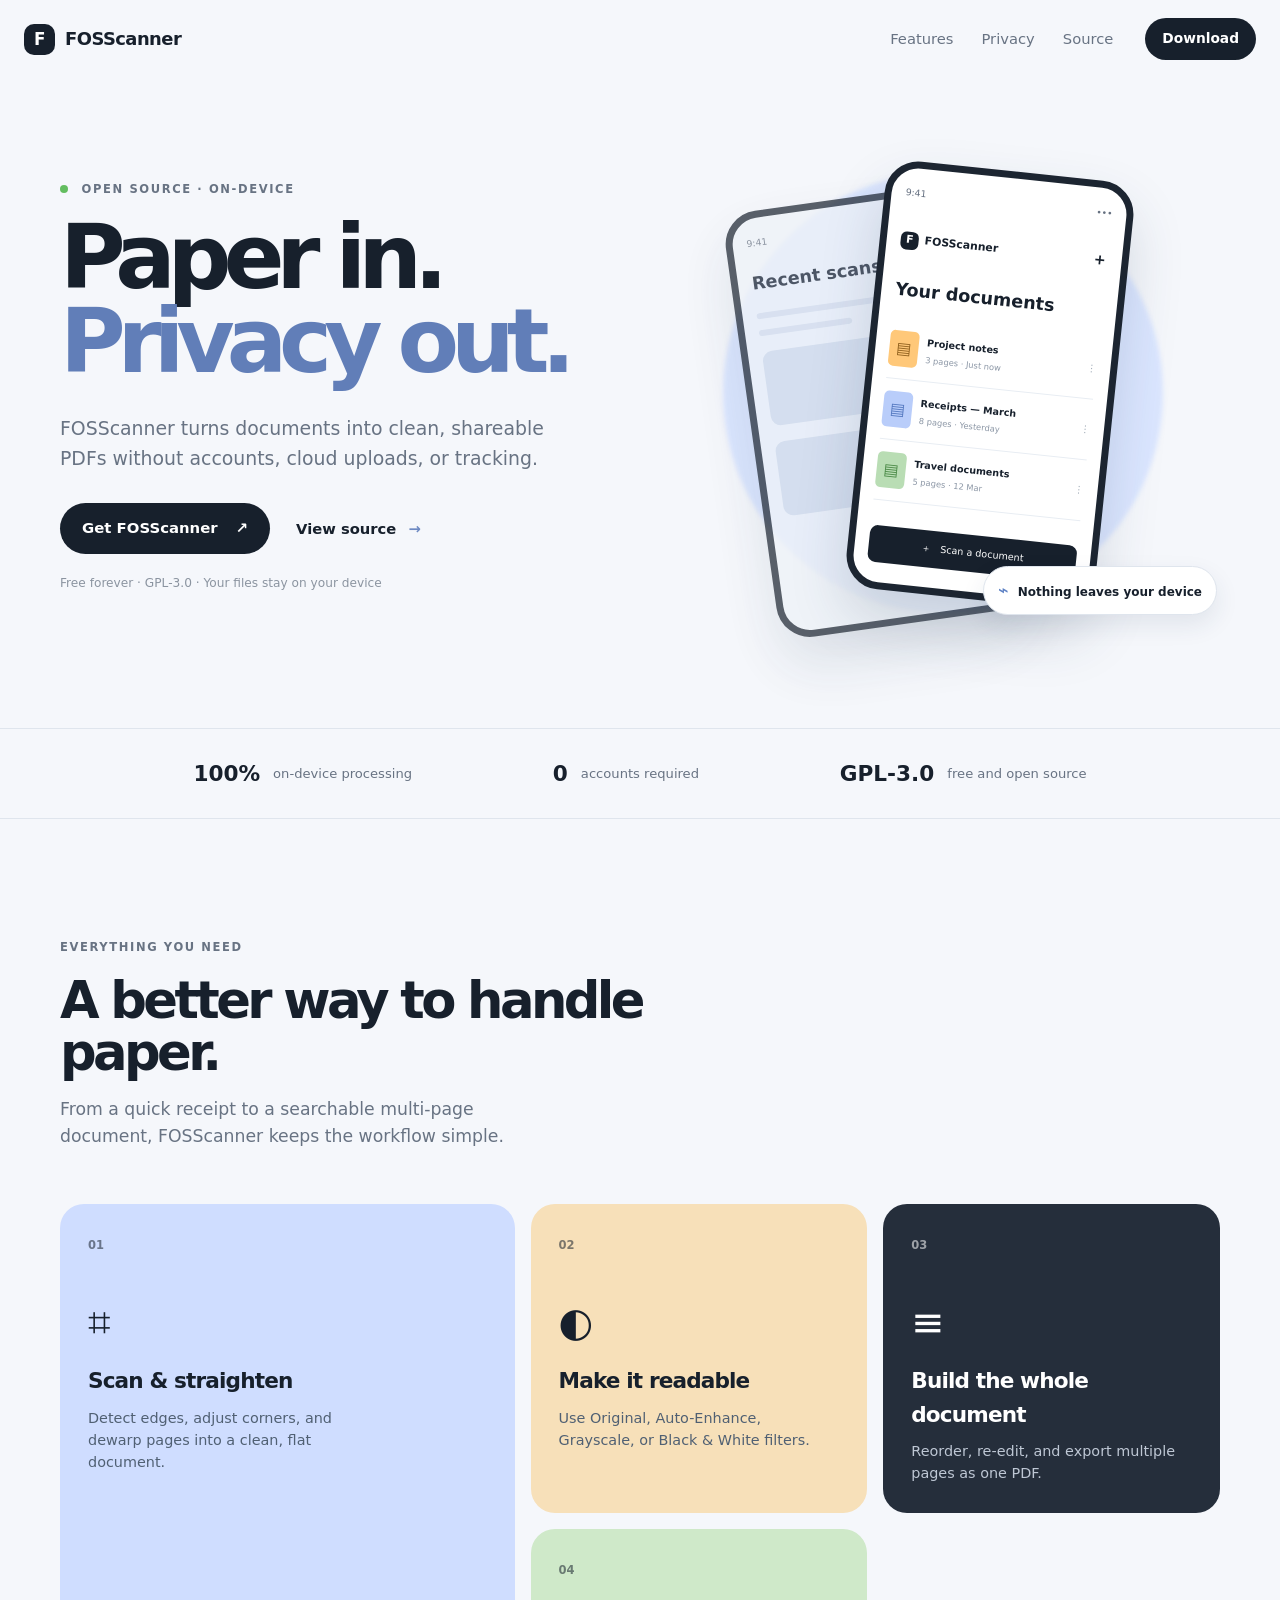
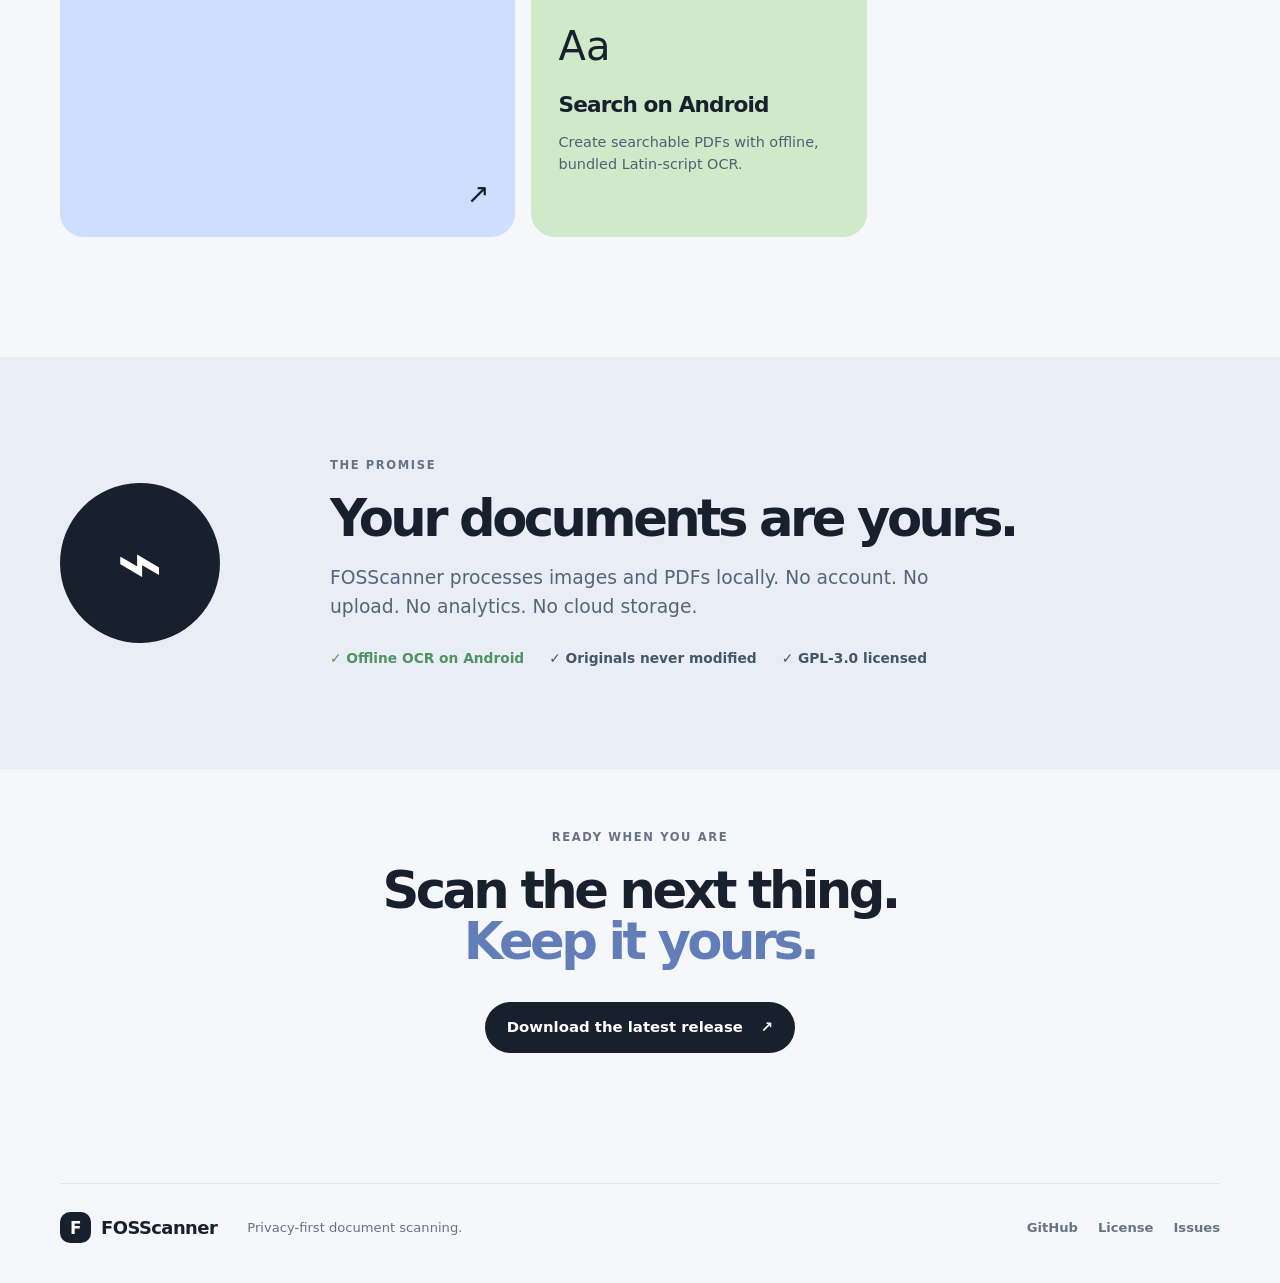
==== commit 952e1b27: "docs: refine website content and presentation" ====
--- a/index.html
+++ b/index.html
@@ -87,11 +87,6 @@
         </div>
       </section>
 
-      <section class="showcase section-shell">
-        <div class="section-heading compact"><p class="eyebrow">Simple by design</p><h2>From snapshot to PDF.</h2></div>
-        <div class="screenshots"><figure><img src="assets/home-empty.png" alt="FOSScanner ready to scan screen" /><figcaption>Start with a camera capture or an existing photo.</figcaption></figure><figure><img src="assets/home-pages.png" alt="FOSScanner multi-page document screen" /><figcaption>Review pages, reorder them, then share one clean PDF.</figcaption></figure></div>
-      </section>
-
       <section class="cta-section section-shell">
         <p class="eyebrow">Ready when you are</p>
         <h2>Scan the next thing.<br /><em>Keep it yours.</em></h2>
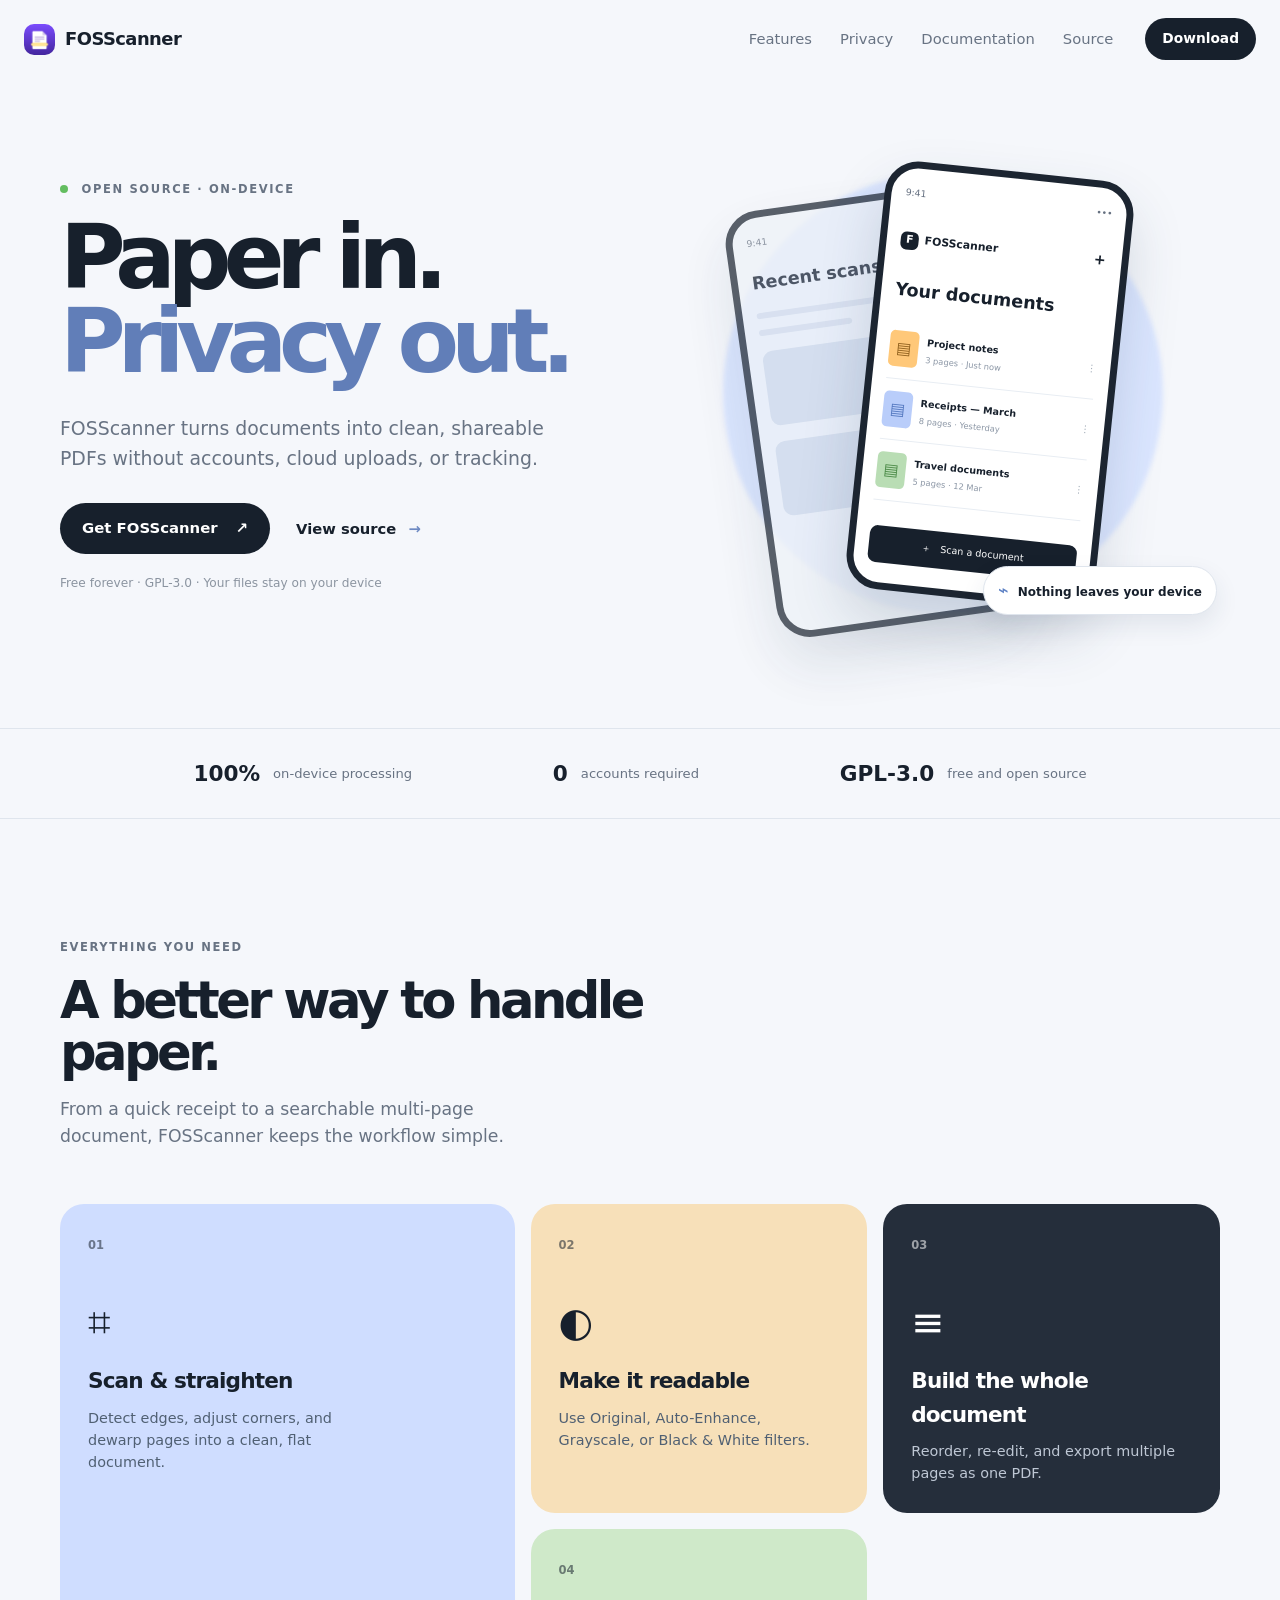
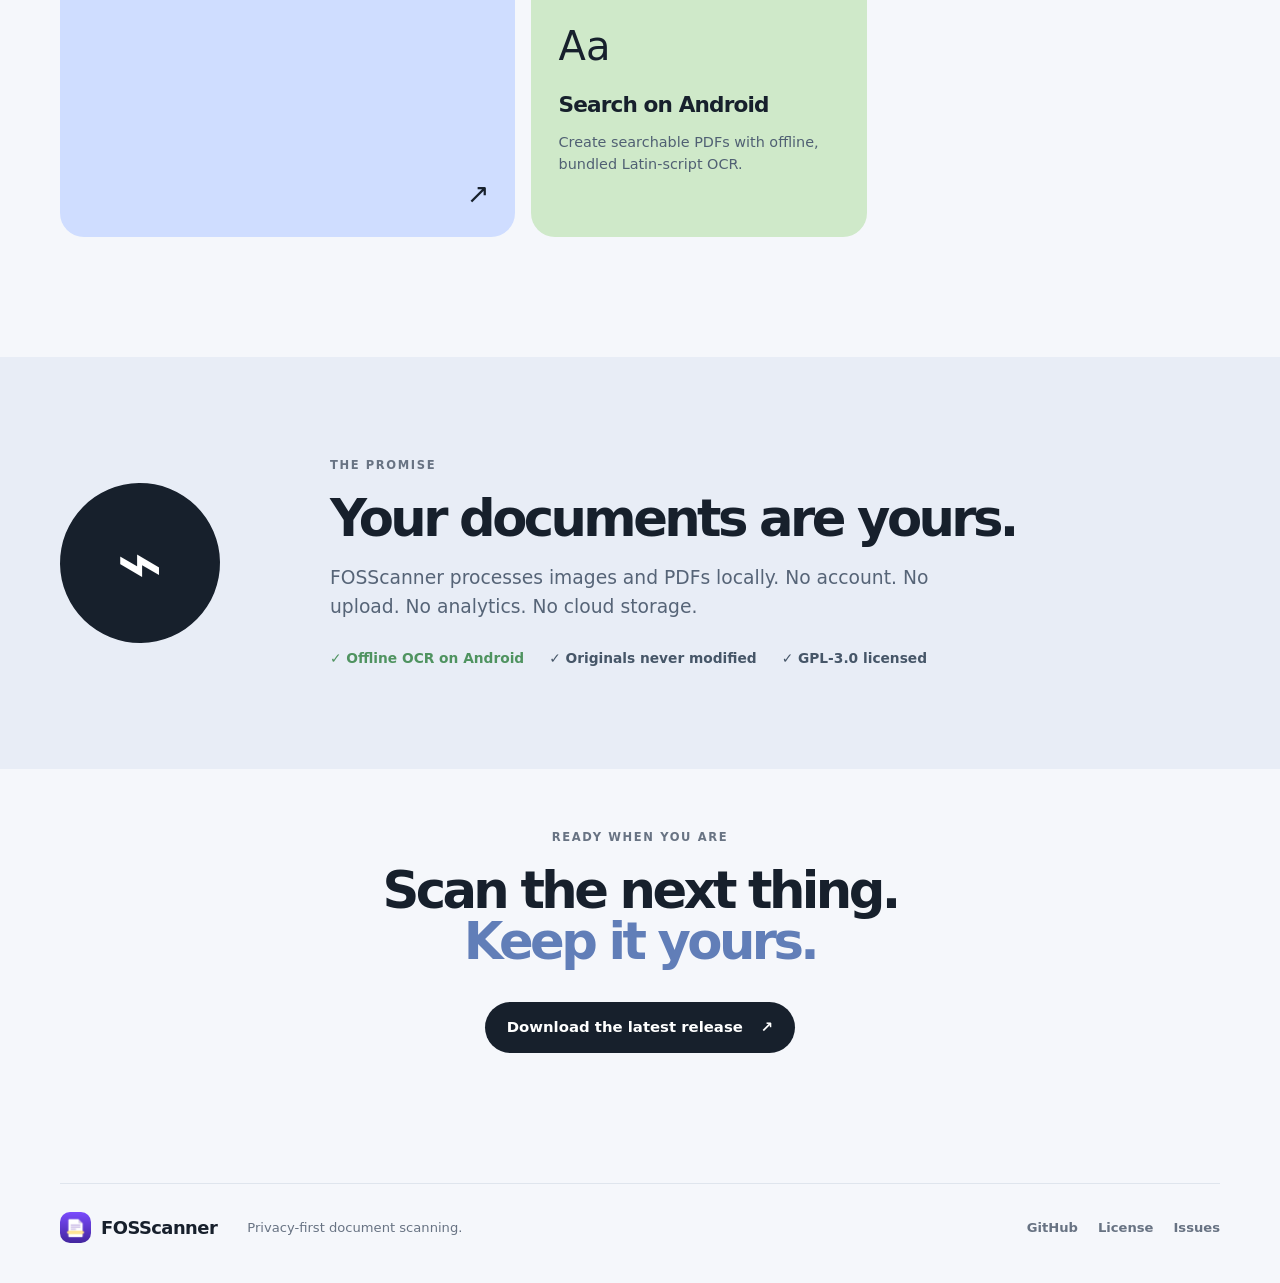
==== commit abae76d2: "feat: add project branding and documentation link" ====
--- a/index.html
+++ b/index.html
@@ -11,12 +11,13 @@
   <body>
     <header class="site-header">
       <a class="brand" href="#top" aria-label="FOSScanner home">
-        <span class="brand-mark" aria-hidden="true">F</span>
+        <img class="brand-logo" src="assets/fosscanner-icon.png" alt="" />
         <span>FOSScanner</span>
       </a>
       <nav class="nav-links" aria-label="Main navigation">
         <a href="#features">Features</a>
         <a href="#privacy">Privacy</a>
+        <a href="https://github.com/FOSScanner/fosscanner-app#readme">Documentation</a>
         <a href="https://github.com/FOSScanner/fosscanner-app">Source</a>
       </nav>
       <a class="button button-small button-dark" href="https://github.com/FOSScanner/fosscanner-app/releases/latest">Download</a>
@@ -95,7 +96,7 @@
     </main>
 
     <footer class="site-footer section-shell">
-      <a class="brand" href="#top"><span class="brand-mark" aria-hidden="true">F</span><span>FOSScanner</span></a>
+      <a class="brand" href="#top" aria-label="FOSScanner home"><img class="brand-logo" src="assets/fosscanner-icon.png" alt="" /><span>FOSScanner</span></a>
       <p>Privacy-first document scanning.</p>
       <div><a href="https://github.com/FOSScanner/fosscanner-app">GitHub</a><a href="https://github.com/FOSScanner/fosscanner-app/blob/dev/LICENSE">License</a><a href="https://github.com/FOSScanner/fosscanner-app/issues">Issues</a></div>
     </footer>
--- a/styles.css
+++ b/styles.css
@@ -1 +1 @@
-:root{--ink:#17202c;--muted:#687383;--line:#dfe5ed;--paper:#f5f7fb;--blue:#cfddff;--green:#cfe9c9;--warm:#f7e0b9;--dark:#252e3b;--radius:24px}*{box-sizing:border-box}html{scroll-behavior:smooth}body{margin:0;background:var(--paper);color:var(--ink);font-family:system-ui,-apple-system,BlinkMacSystemFont,"Segoe UI",sans-serif;font-size:16px;line-height:1.55}a{color:inherit;text-decoration:none}.section-shell{width:min(1160px,calc(100% - 48px));margin-inline:auto}.site-header{height:78px;width:min(1280px,calc(100% - 48px));margin:auto;display:flex;align-items:center;gap:32px}.brand{display:inline-flex;align-items:center;gap:10px;font-family:ui-rounded,"SF Pro Rounded","Arial Rounded MT Bold",system-ui,sans-serif;font-weight:700;font-size:1.12rem;letter-spacing:-.03em}.brand-mark{display:grid;place-items:center;width:31px;height:31px;border-radius:10px;background:var(--ink);color:#fff;font-family:ui-rounded,"SF Pro Rounded","Arial Rounded MT Bold",system-ui,sans-serif;font-size:1.05rem}.nav-links{display:flex;gap:28px;margin-left:auto;color:var(--muted);font-size:.92rem}.nav-links a:hover,.site-footer a:hover{color:var(--ink)}.button{display:inline-flex;align-items:center;justify-content:center;gap:18px;border-radius:999px;padding:14px 22px;font-weight:700;font-size:.93rem;transition:transform .2s ease,box-shadow .2s ease}.button:hover{transform:translateY(-2px);box-shadow:0 10px 24px #17202c20}.button-primary{background:var(--ink);color:#fff}.button-dark{background:var(--ink);color:#fff}.button-small{padding:10px 17px;font-size:.86rem}.hero{min-height:650px;display:grid;grid-template-columns:1fr 1fr;align-items:center;gap:50px;padding:60px 0 80px}.eyebrow{text-transform:uppercase;letter-spacing:.14em;font-size:.72rem;font-weight:700;color:var(--muted);margin:0 0 18px}.status-dot{display:inline-block;width:8px;height:8px;border-radius:50%;background:#63bd60;margin-right:8px}.hero h1{font-family:ui-rounded,"SF Pro Rounded","Arial Rounded MT Bold",system-ui,sans-serif;font-size:clamp(3.6rem,7vw,6.8rem);line-height:.93;letter-spacing:-.09em;margin:0 0 30px}.hero h1 em,.cta-section h2 em{font-style:normal;color:#617eb8}.hero-text{max-width:500px;color:var(--muted);font-size:1.18rem;line-height:1.6}.hero-actions{display:flex;align-items:center;gap:26px;margin:30px 0 20px}.text-link{font-weight:700;font-size:.92rem}.text-link span{color:#6d89c2;margin-left:7px}.fine-print{color:#8b94a0;font-size:.76rem}.hero-visual{position:relative;min-height:480px;display:grid;place-items:center}.glow{position:absolute;width:440px;height:440px;background:#dbe6ff;border-radius:50%;filter:blur(2px)}.phone-card{position:absolute;width:250px;min-height:430px;border:7px solid #1c2531;border-radius:34px;padding:18px 14px;box-shadow:0 28px 55px #293d5b2c;background:#fff}.phone-back{transform:translate(-68px,18px) rotate(-8deg);opacity:.72;background:#eef2f7}.phone-front{transform:translate(47px,-8px) rotate(6deg);z-index:2}.phone-top{font-size:.58rem;display:flex;justify-content:space-between;color:#657080}.mini-header{display:flex;align-items:center;gap:6px;font-size:.68rem;font-weight:700;margin:28px 0 24px}.mini-logo{display:grid;place-items:center;width:18px;height:18px;border-radius:6px;background:var(--ink);color:#fff}.plus{margin-left:auto;font-size:1rem}.mini-title{font-family:ui-rounded,"SF Pro Rounded","Arial Rounded MT Bold",system-ui,sans-serif;font-size:1.1rem;font-weight:700;margin:20px 0 15px}.mini-line{height:6px;width:75%;border-radius:5px;background:#d7dfeb;margin:11px 0}.mini-line.short{width:45%}.mini-doc{height:75px;border-radius:10px;background:#d2dce9;margin:16px 0}.document-row{display:flex;align-items:center;gap:8px;padding:12px 0;border-bottom:1px solid #e8edf3;font-size:.6rem}.document-row small{display:block;color:#8b96a5;font-size:.52rem;margin-top:3px}.document-row>span:last-child{margin-left:auto;color:#9da8b4}.doc-icon{display:grid;place-items:center;width:29px;height:36px;border-radius:5px;background:#ffc879;color:#92621f;font-size:1rem}.doc-icon.blue{background:#b9cdfa;color:#5579c0}.doc-icon.green{background:#b9ddb4;color:#4c8b48}.scan-button{background:var(--ink);color:#fff;border-radius:8px;padding:11px 8px;text-align:center;font-size:.6rem;margin-top:25px}.privacy-badge{position:absolute;z-index:3;bottom:18px;right:3px;padding:10px 14px;background:#fff;border:1px solid var(--line);border-radius:999px;box-shadow:0 10px 25px #253a5218;font-size:.75rem;font-weight:700}.privacy-badge span{color:#5c80c4;font-size:1.1rem;margin-right:5px}.proof-strip{border-top:1px solid var(--line);border-bottom:1px solid var(--line);display:flex;justify-content:center;gap:clamp(35px,11vw,150px);padding:28px 20px}.proof-strip div{display:flex;align-items:center;gap:13px}.proof-strip strong{font-family:ui-rounded,"SF Pro Rounded","Arial Rounded MT Bold",system-ui,sans-serif;font-size:1.35rem}.proof-strip span{font-size:.82rem;color:var(--muted)}.feature-section{padding:120px 0}.section-heading{max-width:630px}.section-heading h2,.privacy-section h2,.cta-section h2{font-family:ui-rounded,"SF Pro Rounded","Arial Rounded MT Bold",system-ui,sans-serif;font-size:clamp(2.2rem,4vw,4rem);line-height:1;letter-spacing:-.07em;margin:0 0 18px}.section-heading>p:last-child{color:var(--muted);font-size:1.08rem;max-width:500px}.feature-grid{display:grid;grid-template-columns:1.35fr 1fr 1fr;grid-template-rows:1fr 1fr;gap:16px;margin-top:55px}.feature-card{position:relative;min-height:230px;border-radius:var(--radius);padding:28px;overflow:hidden}.feature-large{grid-row:span 2}.blue-card{background:var(--blue)}.warm-card{background:var(--warm)}.dark-card{background:var(--dark);color:#fff}.green-card{background:var(--green)}.feature-number{font-size:.72rem;font-weight:700;opacity:.55}.feature-icon{font-family:ui-rounded,"SF Pro Rounded","Arial Rounded MT Bold",system-ui,sans-serif;font-size:2.5rem;line-height:1;margin:45px 0 22px}.feature-card h3{font-family:ui-rounded,"SF Pro Rounded","Arial Rounded MT Bold",system-ui,sans-serif;font-size:1.35rem;letter-spacing:-.04em;margin:0 0 9px}.feature-card p{max-width:280px;color:#506073;font-size:.9rem;margin:0}.dark-card p{color:#bec7d4}.card-arrow{position:absolute;right:25px;bottom:22px;font-size:1.7rem}.privacy-section{background:#e8edf6;padding:100px 0}.privacy-layout{display:grid;grid-template-columns:210px 1fr;gap:60px;align-items:center}.privacy-symbol{width:160px;height:160px;border-radius:50%;display:grid;place-items:center;background:var(--ink);color:#fff;font-size:5rem;transform:rotate(-12deg)}.privacy-symbol span{transform:rotate(12deg)}.privacy-lead{max-width:650px;color:#566477;font-size:1.17rem}.privacy-points{display:flex;flex-wrap:wrap;gap:10px 25px;margin-top:27px;color:#465668;font-size:.86rem;font-weight:700}.privacy-points span:first-child{color:#4f9360}.showcase{padding:120px 0}.section-heading.compact{margin-bottom:40px}.screenshots{display:grid;grid-template-columns:1fr 1fr;gap:26px}.screenshots figure{margin:0}.screenshots img{display:block;width:100%;height:auto;border:1px solid var(--line);border-radius:18px;box-shadow:0 15px 30px #3a4c6410}.screenshots figcaption{color:var(--muted);font-size:.85rem;margin-top:13px}.cta-section{text-align:center;padding:60px 0 130px}.cta-section h2{margin-bottom:35px}.site-footer{display:flex;align-items:center;gap:30px;border-top:1px solid var(--line);padding:28px 0 40px;color:var(--muted);font-size:.82rem}.site-footer p{margin:0}.site-footer>div{display:flex;gap:20px;margin-left:auto}.site-footer a{font-weight:600}.site-footer .brand{color:var(--ink)}@media(max-width:800px){.site-header{width:min(100% - 32px,600px)}.nav-links{display:none}.site-header .button{margin-left:auto}.section-shell{width:min(100% - 32px,600px)}.hero{grid-template-columns:1fr;padding-top:45px;gap:10px}.hero h1{font-size:clamp(3.5rem,17vw,5.4rem)}.hero-visual{min-height:460px;transform:scale(.88);margin:-20px -20px}.proof-strip{justify-content:space-between;gap:12px;padding:21px 16px}.proof-strip div{display:block}.proof-strip strong{display:block;margin-bottom:4px}.proof-strip span{font-size:.7rem}.feature-section,.showcase{padding:85px 0}.feature-grid{grid-template-columns:1fr;grid-template-rows:auto}.feature-large{grid-row:auto}.privacy-layout{grid-template-columns:1fr;gap:30px}.privacy-symbol{width:105px;height:105px;font-size:3rem}.screenshots{grid-template-columns:1fr}.site-footer{display:block}.site-footer p{margin:15px 0}.site-footer>div{margin:0}.privacy-section{padding:75px 0}}@media(prefers-reduced-motion:reduce){html{scroll-behavior:auto}.button{transition:none}}
+:root{--ink:#17202c;--muted:#687383;--line:#dfe5ed;--paper:#f5f7fb;--blue:#cfddff;--green:#cfe9c9;--warm:#f7e0b9;--dark:#252e3b;--radius:24px}*{box-sizing:border-box}html{scroll-behavior:smooth}body{margin:0;background:var(--paper);color:var(--ink);font-family:system-ui,-apple-system,BlinkMacSystemFont,"Segoe UI",sans-serif;font-size:16px;line-height:1.55}a{color:inherit;text-decoration:none}.section-shell{width:min(1160px,calc(100% - 48px));margin-inline:auto}.site-header{height:78px;width:min(1280px,calc(100% - 48px));margin:auto;display:flex;align-items:center;gap:32px}.brand{display:inline-flex;align-items:center;gap:10px;font-family:ui-rounded,"SF Pro Rounded","Arial Rounded MT Bold",system-ui,sans-serif;font-weight:700;font-size:1.12rem;letter-spacing:-.03em}.brand-logo{width:31px;height:31px;border-radius:10px;display:block;object-fit:cover}.nav-links{display:flex;gap:28px;margin-left:auto;color:var(--muted);font-size:.92rem}.nav-links a:hover,.site-footer a:hover{color:var(--ink)}.button{display:inline-flex;align-items:center;justify-content:center;gap:18px;border-radius:999px;padding:14px 22px;font-weight:700;font-size:.93rem;transition:transform .2s ease,box-shadow .2s ease}.button:hover{transform:translateY(-2px);box-shadow:0 10px 24px #17202c20}.button-primary{background:var(--ink);color:#fff}.button-dark{background:var(--ink);color:#fff}.button-small{padding:10px 17px;font-size:.86rem}.hero{min-height:650px;display:grid;grid-template-columns:1fr 1fr;align-items:center;gap:50px;padding:60px 0 80px}.eyebrow{text-transform:uppercase;letter-spacing:.14em;font-size:.72rem;font-weight:700;color:var(--muted);margin:0 0 18px}.status-dot{display:inline-block;width:8px;height:8px;border-radius:50%;background:#63bd60;margin-right:8px}.hero h1{font-family:ui-rounded,"SF Pro Rounded","Arial Rounded MT Bold",system-ui,sans-serif;font-size:clamp(3.6rem,7vw,6.8rem);line-height:.93;letter-spacing:-.09em;margin:0 0 30px}.hero h1 em,.cta-section h2 em{font-style:normal;color:#617eb8}.hero-text{max-width:500px;color:var(--muted);font-size:1.18rem;line-height:1.6}.hero-actions{display:flex;align-items:center;gap:26px;margin:30px 0 20px}.text-link{font-weight:700;font-size:.92rem}.text-link span{color:#6d89c2;margin-left:7px}.fine-print{color:#8b94a0;font-size:.76rem}.hero-visual{position:relative;min-height:480px;display:grid;place-items:center}.glow{position:absolute;width:440px;height:440px;background:#dbe6ff;border-radius:50%;filter:blur(2px)}.phone-card{position:absolute;width:250px;min-height:430px;border:7px solid #1c2531;border-radius:34px;padding:18px 14px;box-shadow:0 28px 55px #293d5b2c;background:#fff}.phone-back{transform:translate(-68px,18px) rotate(-8deg);opacity:.72;background:#eef2f7}.phone-front{transform:translate(47px,-8px) rotate(6deg);z-index:2}.phone-top{font-size:.58rem;display:flex;justify-content:space-between;color:#657080}.mini-header{display:flex;align-items:center;gap:6px;font-size:.68rem;font-weight:700;margin:28px 0 24px}.mini-logo{display:grid;place-items:center;width:18px;height:18px;border-radius:6px;background:var(--ink);color:#fff}.plus{margin-left:auto;font-size:1rem}.mini-title{font-family:ui-rounded,"SF Pro Rounded","Arial Rounded MT Bold",system-ui,sans-serif;font-size:1.1rem;font-weight:700;margin:20px 0 15px}.mini-line{height:6px;width:75%;border-radius:5px;background:#d7dfeb;margin:11px 0}.mini-line.short{width:45%}.mini-doc{height:75px;border-radius:10px;background:#d2dce9;margin:16px 0}.document-row{display:flex;align-items:center;gap:8px;padding:12px 0;border-bottom:1px solid #e8edf3;font-size:.6rem}.document-row small{display:block;color:#8b96a5;font-size:.52rem;margin-top:3px}.document-row>span:last-child{margin-left:auto;color:#9da8b4}.doc-icon{display:grid;place-items:center;width:29px;height:36px;border-radius:5px;background:#ffc879;color:#92621f;font-size:1rem}.doc-icon.blue{background:#b9cdfa;color:#5579c0}.doc-icon.green{background:#b9ddb4;color:#4c8b48}.scan-button{background:var(--ink);color:#fff;border-radius:8px;padding:11px 8px;text-align:center;font-size:.6rem;margin-top:25px}.privacy-badge{position:absolute;z-index:3;bottom:18px;right:3px;padding:10px 14px;background:#fff;border:1px solid var(--line);border-radius:999px;box-shadow:0 10px 25px #253a5218;font-size:.75rem;font-weight:700}.privacy-badge span{color:#5c80c4;font-size:1.1rem;margin-right:5px}.proof-strip{border-top:1px solid var(--line);border-bottom:1px solid var(--line);display:flex;justify-content:center;gap:clamp(35px,11vw,150px);padding:28px 20px}.proof-strip div{display:flex;align-items:center;gap:13px}.proof-strip strong{font-family:ui-rounded,"SF Pro Rounded","Arial Rounded MT Bold",system-ui,sans-serif;font-size:1.35rem}.proof-strip span{font-size:.82rem;color:var(--muted)}.feature-section{padding:120px 0}.section-heading{max-width:630px}.section-heading h2,.privacy-section h2,.cta-section h2{font-family:ui-rounded,"SF Pro Rounded","Arial Rounded MT Bold",system-ui,sans-serif;font-size:clamp(2.2rem,4vw,4rem);line-height:1;letter-spacing:-.07em;margin:0 0 18px}.section-heading>p:last-child{color:var(--muted);font-size:1.08rem;max-width:500px}.feature-grid{display:grid;grid-template-columns:1.35fr 1fr 1fr;grid-template-rows:1fr 1fr;gap:16px;margin-top:55px}.feature-card{position:relative;min-height:230px;border-radius:var(--radius);padding:28px;overflow:hidden}.feature-large{grid-row:span 2}.blue-card{background:var(--blue)}.warm-card{background:var(--warm)}.dark-card{background:var(--dark);color:#fff}.green-card{background:var(--green)}.feature-number{font-size:.72rem;font-weight:700;opacity:.55}.feature-icon{font-family:ui-rounded,"SF Pro Rounded","Arial Rounded MT Bold",system-ui,sans-serif;font-size:2.5rem;line-height:1;margin:45px 0 22px}.feature-card h3{font-family:ui-rounded,"SF Pro Rounded","Arial Rounded MT Bold",system-ui,sans-serif;font-size:1.35rem;letter-spacing:-.04em;margin:0 0 9px}.feature-card p{max-width:280px;color:#506073;font-size:.9rem;margin:0}.dark-card p{color:#bec7d4}.card-arrow{position:absolute;right:25px;bottom:22px;font-size:1.7rem}.privacy-section{background:#e8edf6;padding:100px 0}.privacy-layout{display:grid;grid-template-columns:210px 1fr;gap:60px;align-items:center}.privacy-symbol{width:160px;height:160px;border-radius:50%;display:grid;place-items:center;background:var(--ink);color:#fff;font-size:5rem;transform:rotate(-12deg)}.privacy-symbol span{transform:rotate(12deg)}.privacy-lead{max-width:650px;color:#566477;font-size:1.17rem}.privacy-points{display:flex;flex-wrap:wrap;gap:10px 25px;margin-top:27px;color:#465668;font-size:.86rem;font-weight:700}.privacy-points span:first-child{color:#4f9360}.showcase{padding:120px 0}.section-heading.compact{margin-bottom:40px}.screenshots{display:grid;grid-template-columns:1fr 1fr;gap:26px}.screenshots figure{margin:0}.screenshots img{display:block;width:100%;height:auto;border:1px solid var(--line);border-radius:18px;box-shadow:0 15px 30px #3a4c6410}.screenshots figcaption{color:var(--muted);font-size:.85rem;margin-top:13px}.cta-section{text-align:center;padding:60px 0 130px}.cta-section h2{margin-bottom:35px}.site-footer{display:flex;align-items:center;gap:30px;border-top:1px solid var(--line);padding:28px 0 40px;color:var(--muted);font-size:.82rem}.site-footer p{margin:0}.site-footer>div{display:flex;gap:20px;margin-left:auto}.site-footer a{font-weight:600}.site-footer .brand{color:var(--ink)}@media(max-width:800px){.site-header{width:min(100% - 32px,600px)}.nav-links{display:none}.site-header .button{margin-left:auto}.section-shell{width:min(100% - 32px,600px)}.hero{grid-template-columns:1fr;padding-top:45px;gap:10px}.hero h1{font-size:clamp(3.5rem,17vw,5.4rem)}.hero-visual{min-height:460px;transform:scale(.88);margin:-20px -20px}.proof-strip{justify-content:space-between;gap:12px;padding:21px 16px}.proof-strip div{display:block}.proof-strip strong{display:block;margin-bottom:4px}.proof-strip span{font-size:.7rem}.feature-section,.showcase{padding:85px 0}.feature-grid{grid-template-columns:1fr;grid-template-rows:auto}.feature-large{grid-row:auto}.privacy-layout{grid-template-columns:1fr;gap:30px}.privacy-symbol{width:105px;height:105px;font-size:3rem}.screenshots{grid-template-columns:1fr}.site-footer{display:block}.site-footer p{margin:15px 0}.site-footer>div{margin:0}.privacy-section{padding:75px 0}}@media(prefers-reduced-motion:reduce){html{scroll-behavior:auto}.button{transition:none}}
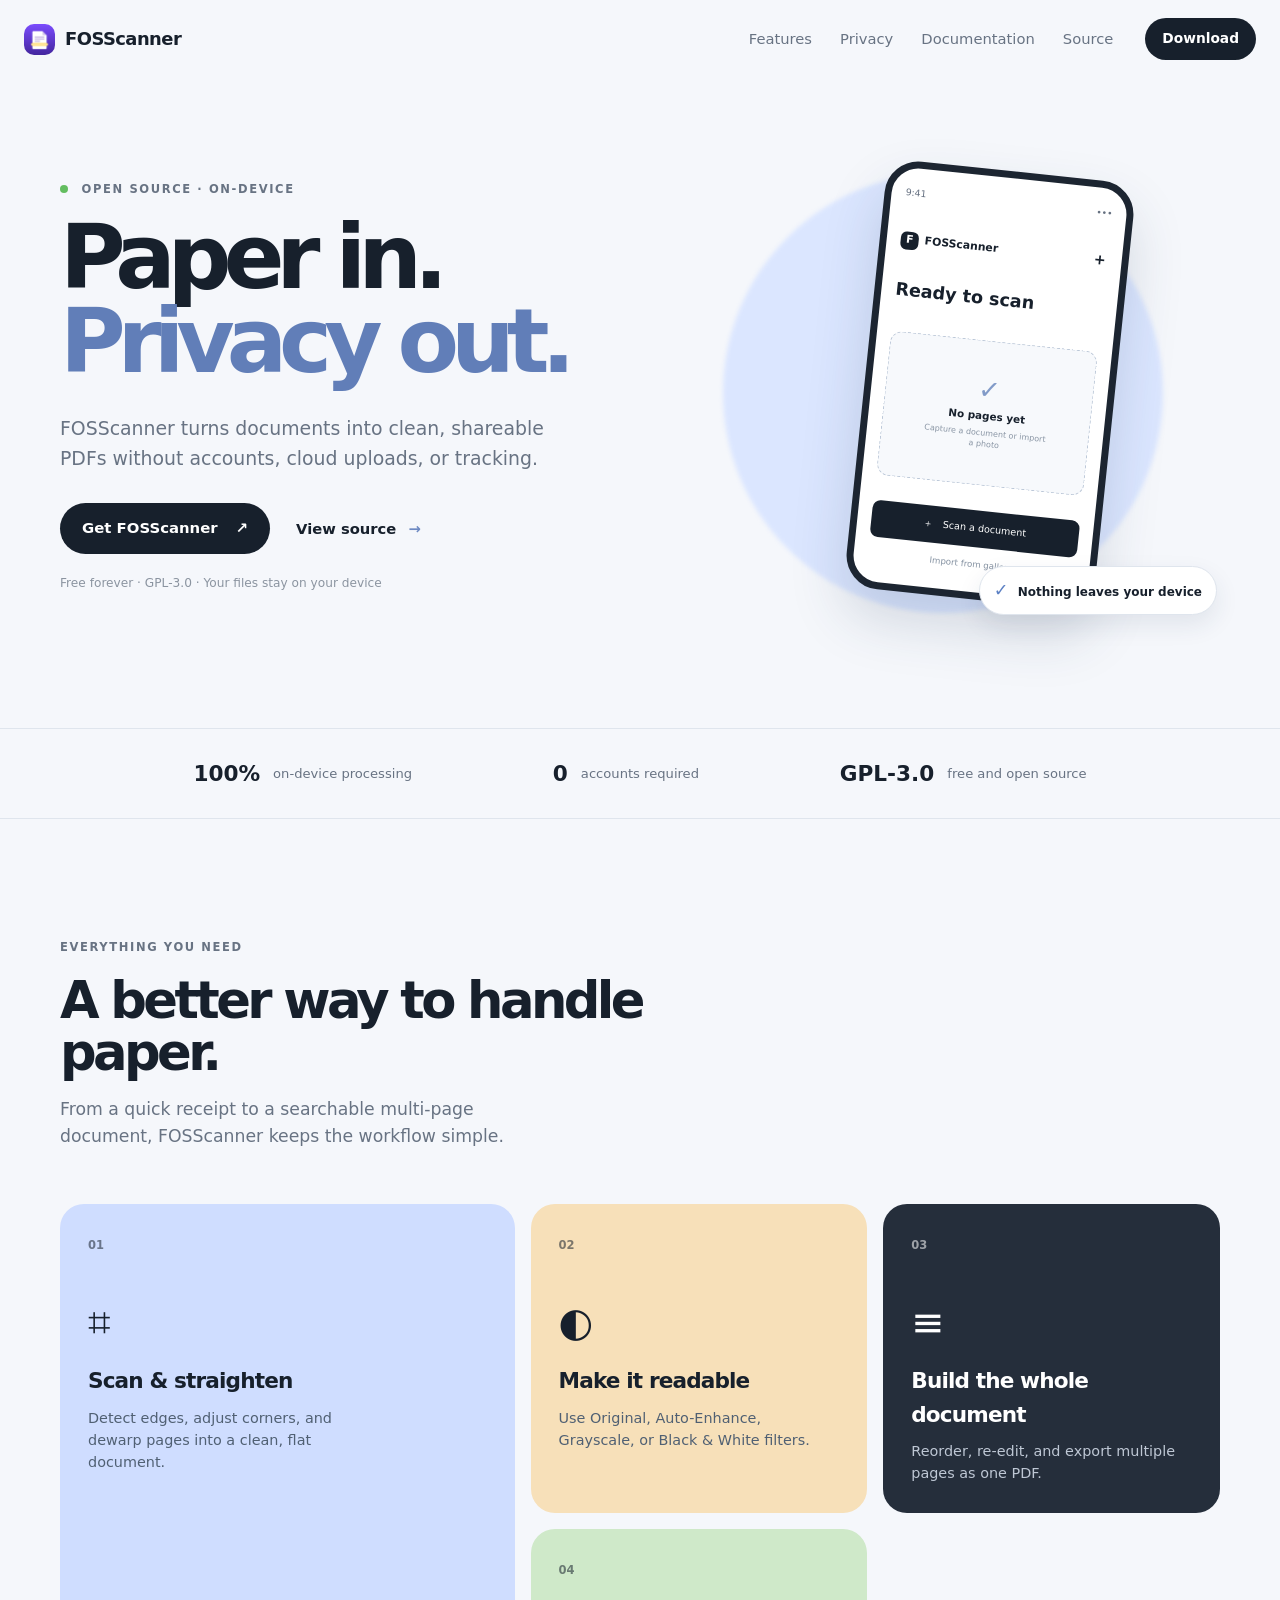
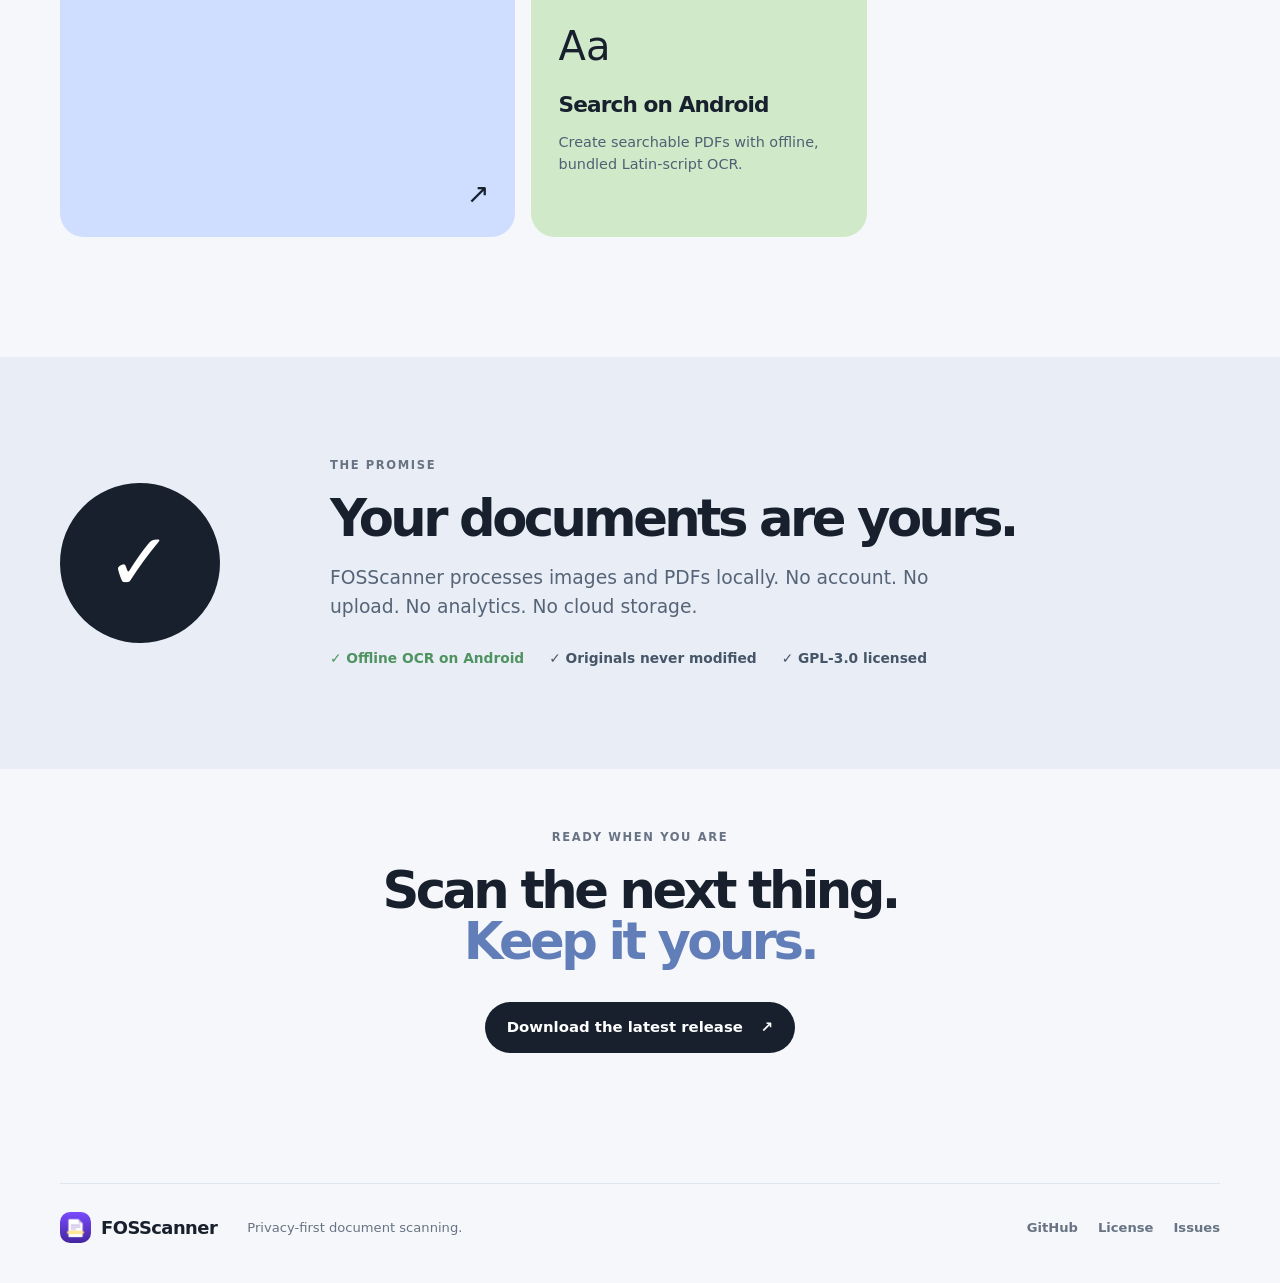
==== commit 3e671dc4: "feat: add technical documentation and refine landing page" ====
--- a/index.html
+++ b/index.html
@@ -7,6 +7,7 @@
     <meta name="theme-color" content="#f5f7fb" />
     <title>FOSScanner — Scan privately</title>
     <link rel="stylesheet" href="styles.css" />
+    <link rel="stylesheet" href="hero.css" />
   </head>
   <body>
     <header class="site-header">
@@ -17,7 +18,7 @@
       <nav class="nav-links" aria-label="Main navigation">
         <a href="#features">Features</a>
         <a href="#privacy">Privacy</a>
-        <a href="https://github.com/FOSScanner/fosscanner-app#readme">Documentation</a>
+        <a href="documentation.html">Documentation</a>
         <a href="https://github.com/FOSScanner/fosscanner-app">Source</a>
       </nav>
       <a class="button button-small button-dark" href="https://github.com/FOSScanner/fosscanner-app/releases/latest">Download</a>
@@ -35,24 +36,17 @@
           </div>
           <p class="fine-print">Free forever · GPL-3.0 · Your files stay on your device</p>
         </div>
-        <div class="hero-visual" aria-label="FOSScanner document list preview">
+        <div class="hero-visual" aria-label="FOSScanner ready to scan preview">
           <div class="glow"></div>
-          <div class="phone-card phone-back">
-            <div class="phone-top"><span>9:41</span><span>•••</span></div>
-            <div class="mini-title">Recent scans</div>
-            <div class="mini-line"></div><div class="mini-line short"></div>
-            <div class="mini-doc muted"></div><div class="mini-doc muted"></div>
-          </div>
           <div class="phone-card phone-front">
             <div class="phone-top"><span>9:41</span><span>•••</span></div>
             <div class="mini-header"><span class="mini-logo">F</span><span>FOSScanner</span><span class="plus">＋</span></div>
-            <div class="mini-title">Your documents</div>
-            <div class="document-row"><span class="doc-icon">▤</span><span><b>Project notes</b><small>3 pages · Just now</small></span><span>⋮</span></div>
-            <div class="document-row"><span class="doc-icon blue">▤</span><span><b>Receipts — March</b><small>8 pages · Yesterday</small></span><span>⋮</span></div>
-            <div class="document-row"><span class="doc-icon green">▤</span><span><b>Travel documents</b><small>5 pages · 12 Mar</small></span><span>⋮</span></div>
+            <div class="mini-title">Ready to scan</div>
+            <div class="empty-preview"><span>✓</span><strong>No pages yet</strong><small>Capture a document or import a photo</small></div>
             <div class="scan-button">＋ &nbsp; Scan a document</div>
+            <div class="import-button">Import from gallery</div>
           </div>
-          <div class="privacy-badge"><span>⌁</span> Nothing leaves your device</div>
+          <div class="privacy-badge"><span>✓</span> Nothing leaves your device</div>
         </div>
       </section>
 
@@ -78,7 +72,7 @@
 
       <section id="privacy" class="privacy-section">
         <div class="section-shell privacy-layout">
-          <div class="privacy-symbol" aria-hidden="true"><span>⌁</span></div>
+          <div class="privacy-symbol" aria-hidden="true"><span>✓</span></div>
           <div>
             <p class="eyebrow">The promise</p>
             <h2>Your documents are yours.</h2>
--- a/hero.css
+++ b/hero.css
@@ -0,0 +1,5 @@
+.empty-preview{height:145px;margin:28px 0 18px;border:1px dashed #bcc8d8;border-radius:12px;display:grid;place-items:center;align-content:center;gap:5px;background:#f7f9fc;text-align:center}
+.empty-preview span{font-size:1.65rem;line-height:1;color:#829bc8}
+.empty-preview strong{font-size:.65rem}
+.empty-preview small{max-width:125px;color:#8995a4;font-size:.5rem;line-height:1.35}
+.import-button{text-align:center;margin-top:11px;color:#8390a0;font-size:.54rem}
